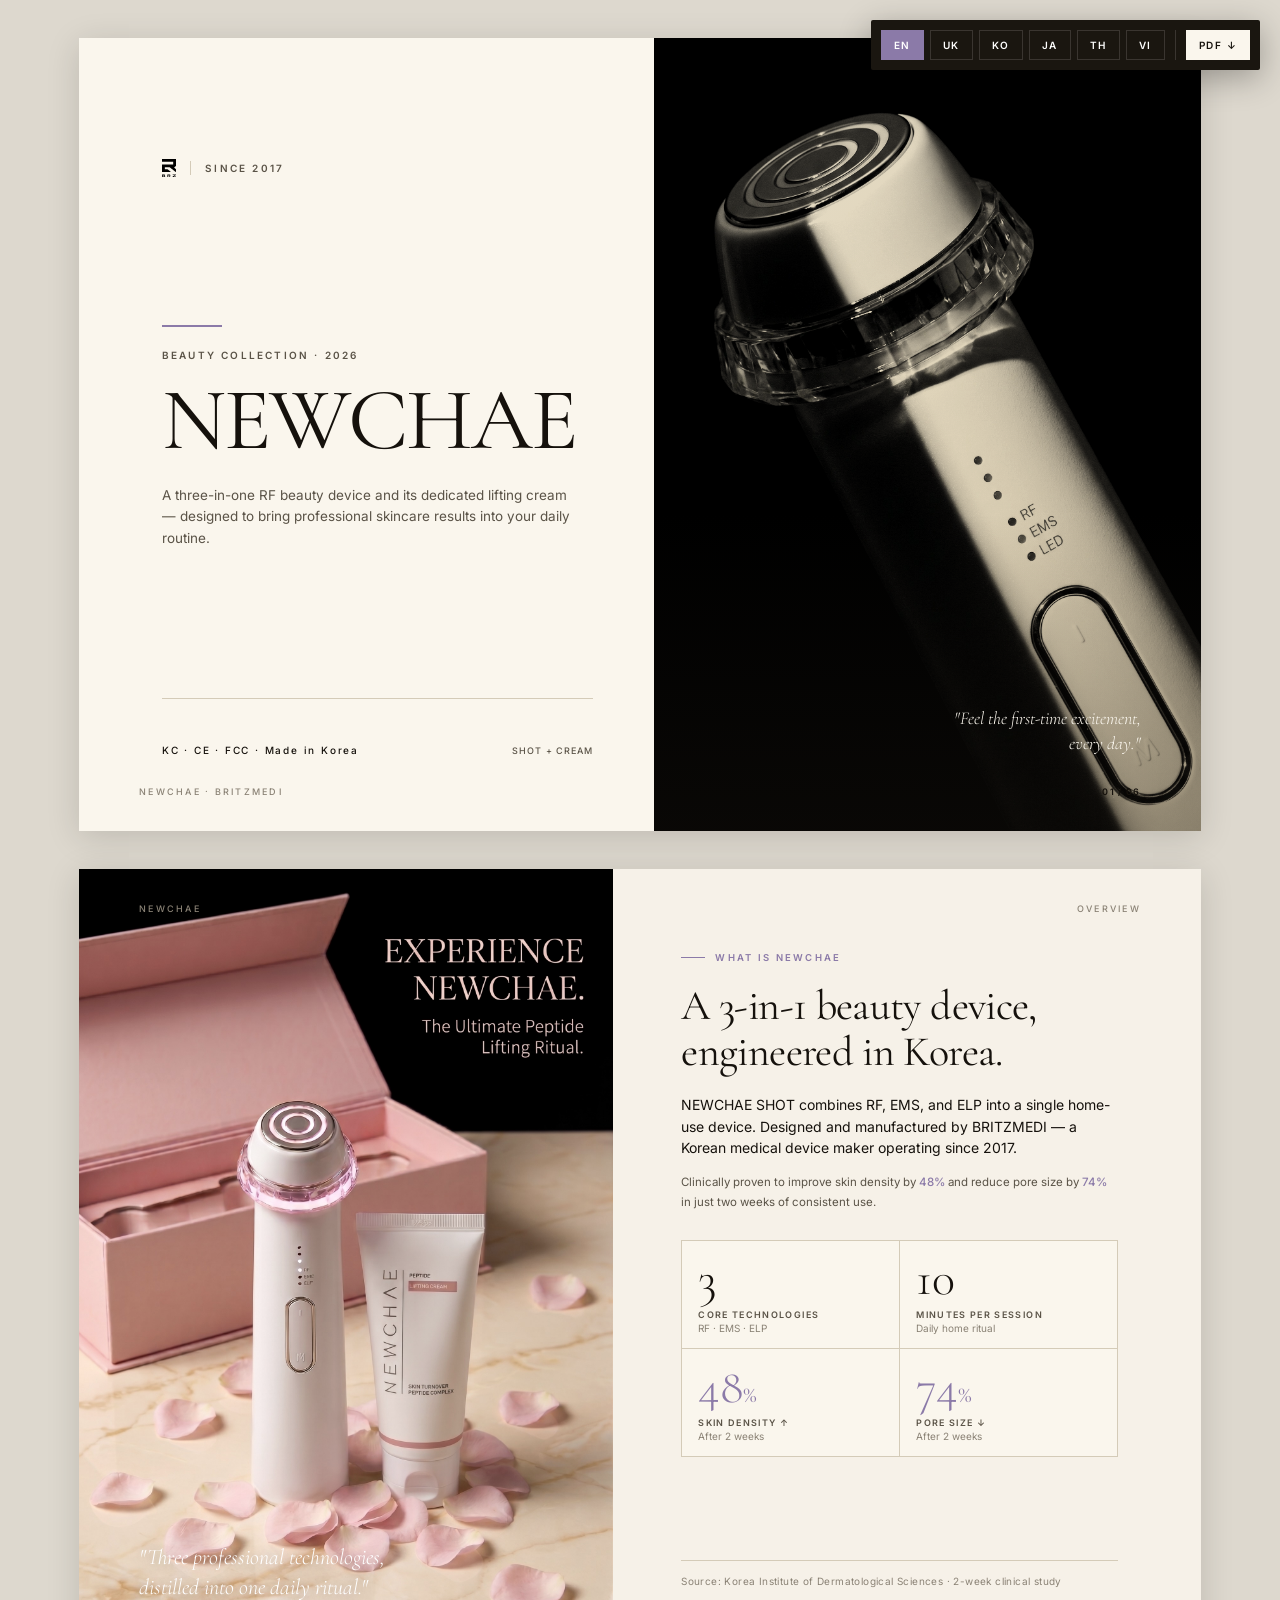
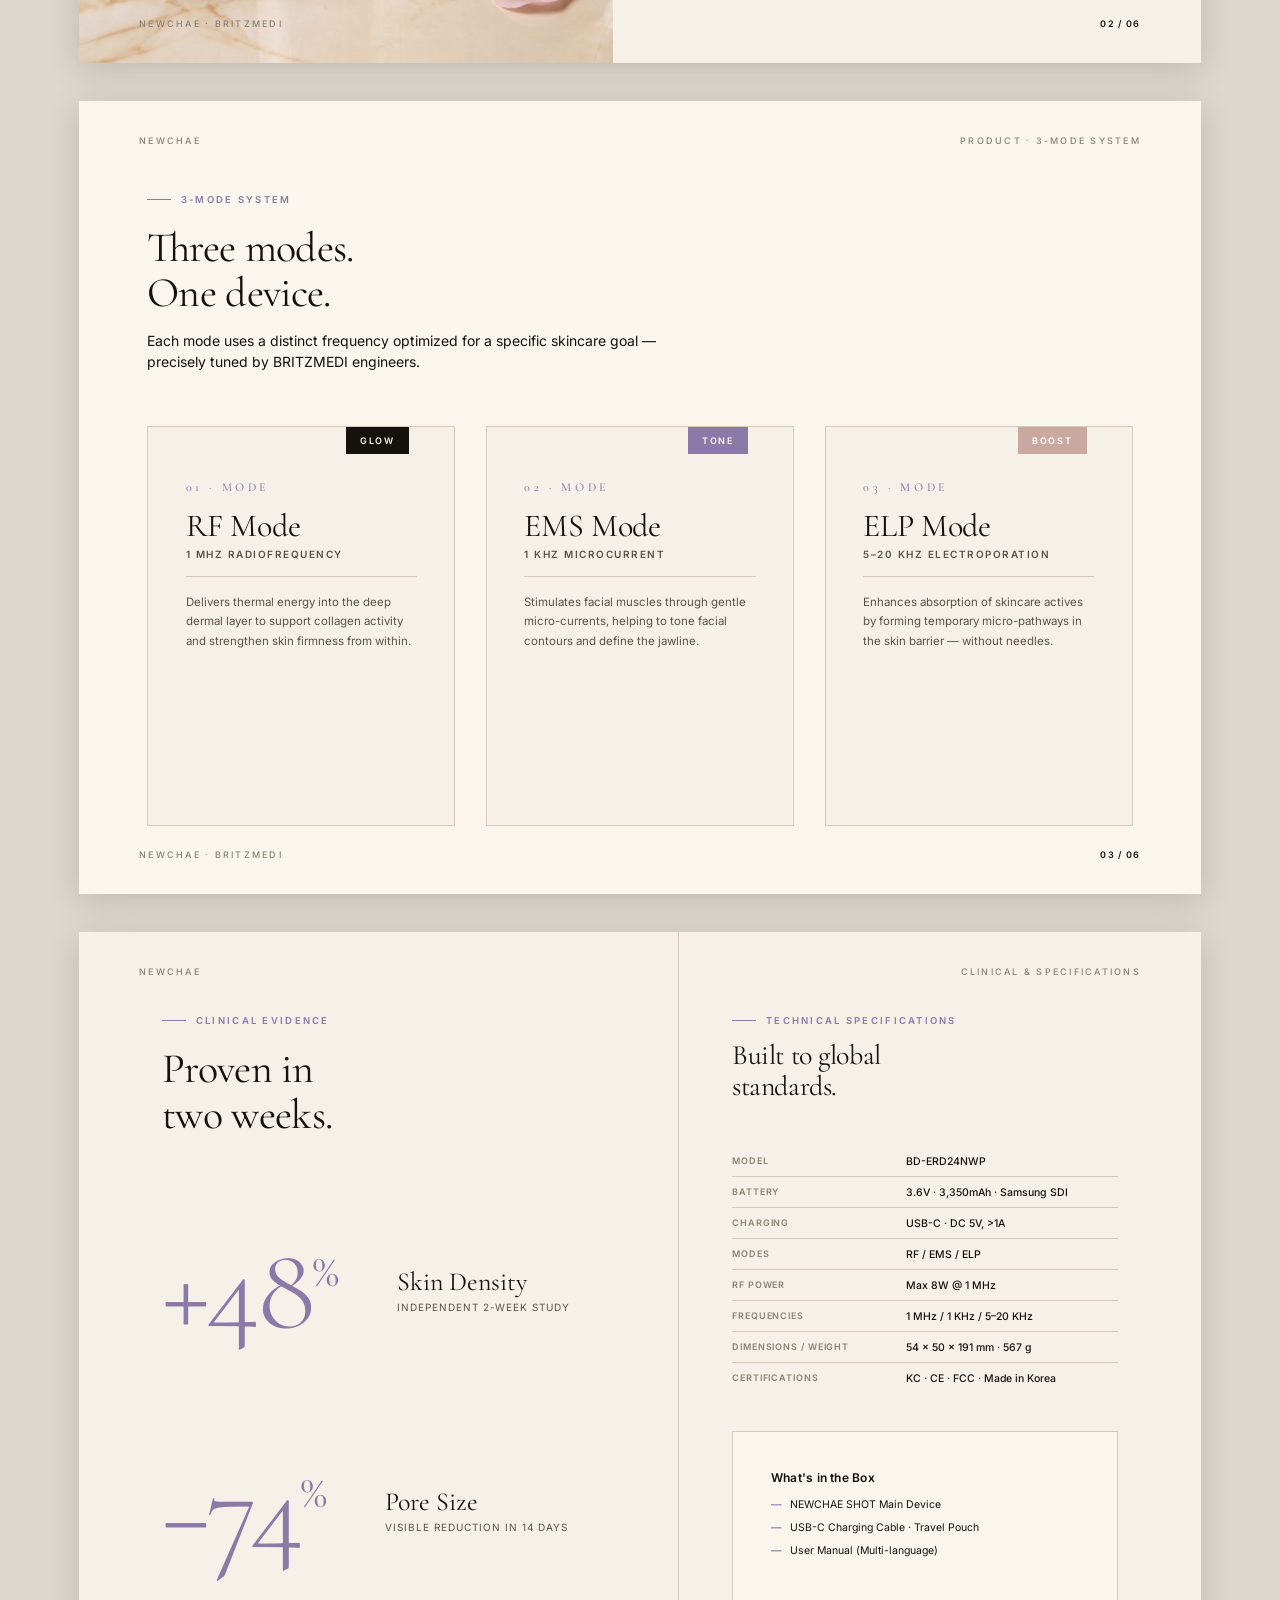
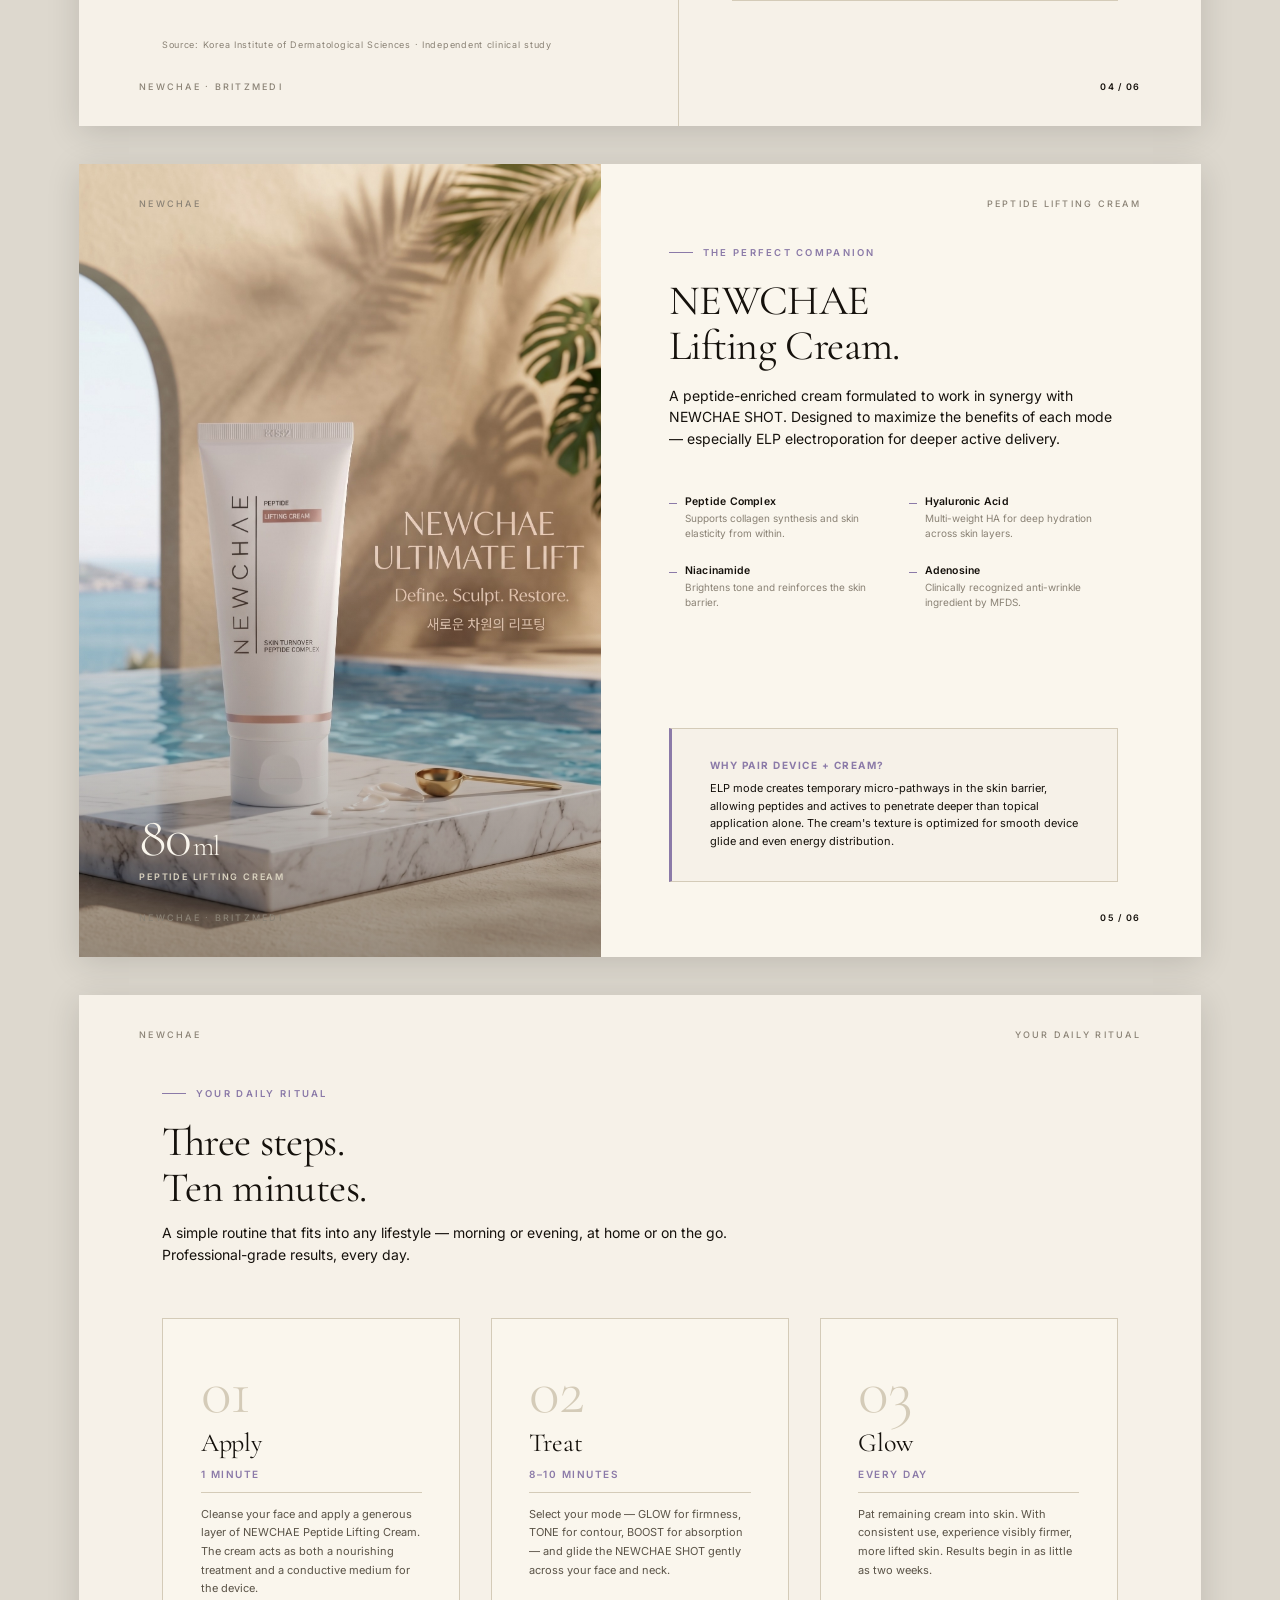
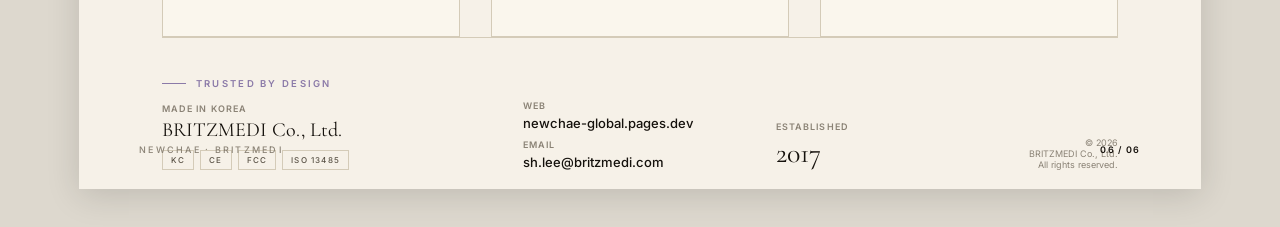
==== brochure-consumer.html @ 0c268cab "Add consumer brochure with 6-page layout, cream page, and UK English - 6-page consumer brochure (bro" ====
<!DOCTYPE html>
<html lang="en">
<head>
<meta charset="UTF-8">
<meta name="viewport" content="width=device-width, initial-scale=1.0">
<title>NEWCHAE — Beauty Collection Brochure</title>
<link href="https://fonts.googleapis.com/css2?family=Cormorant+Garamond:ital,wght@0,300;0,400;0,500;0,600;1,300;1,400&family=Inter:wght@300;400;500;600;700;800&family=Noto+Sans+JP:wght@300;400;500;600&family=Noto+Sans+KR:wght@300;400;500;600&family=Noto+Sans+Thai:wght@300;400;500;600&family=Noto+Serif+JP:wght@300;400;500;600&family=Noto+Serif+KR:wght@300;400;500;600&family=Noto+Serif+Thai:wght@300;400;500;600&display=swap" rel="stylesheet">
<style>
  :root {
    --ivory: #f6f1e8;
    --cream: #faf6ed;
    --sand: #ebe3d1;
    --ink: #15110c;
    --graphite: #5a5347;
    --mute: #8a8275;
    --lilac: #8b7aa8;
    --rose: #c9a8a0;
    --line: #d4cbb8;
    --dark: #1a1610;
  }
  * { box-sizing: border-box; margin: 0; padding: 0; }
  html, body {
    background: #ddd8ce;
    font-family: 'Inter', -apple-system, 'Noto Sans KR', sans-serif;
    color: var(--ink);
    -webkit-font-smoothing: antialiased;
    font-feature-settings: "kern" 1, "liga" 1;
  }
  :lang(ko) body { font-family: 'Noto Sans KR', 'Inter', sans-serif; }

  .page {
    width: 297mm;
    height: 210mm;
    margin: 10mm auto;
    background: var(--cream);
    box-shadow: 0 6px 32px rgba(0,0,0,0.14);
    position: relative;
    overflow: hidden;
    page-break-after: always;
    display: grid;
  }
  .page:last-child { page-break-after: auto; }

  .frame-top, .frame-bot {
    position: absolute; left: 16mm; right: 16mm;
    display: flex; justify-content: space-between; align-items: center;
    font-family: 'Inter', sans-serif;
    font-size: 9px; letter-spacing: 0.25em; text-transform: uppercase;
    color: var(--mute); font-weight: 500;
    z-index: 10;
  }
  .frame-top { top: 9mm; }
  .frame-bot { bottom: 9mm; }
  .frame-bot .num { color: var(--ink); font-weight: 600; letter-spacing: 0.15em; }

  .serif { font-family: 'Cormorant Garamond', 'Noto Serif KR', serif; }
  :lang(ko) .serif { font-family: 'Noto Serif KR', 'Cormorant Garamond', serif; font-weight: 400; }

  h1, h2, h3, h4 { font-weight: 400; letter-spacing: -0.015em; color: var(--ink); }
  .display {
    font-family: 'Cormorant Garamond', 'Noto Serif KR', serif;
    font-size: 88px; line-height: 0.95; font-weight: 400;
    letter-spacing: -0.02em;
  }
  :lang(ko) .display { font-family: 'Noto Serif KR', serif; font-size: 68px; font-weight: 300; line-height: 1.05; }

  h2 {
    font-family: 'Cormorant Garamond', 'Noto Serif KR', serif;
    font-size: 42px; line-height: 1.08; font-weight: 400;
  }
  :lang(ko) h2 { font-family: 'Noto Serif KR', serif; font-size: 34px; font-weight: 400; }

  h3 { font-size: 16px; line-height: 1.3; font-weight: 500; letter-spacing: -0.005em; }
  h4 { font-size: 12px; line-height: 1.3; font-weight: 600; letter-spacing: 0.02em; }

  p { font-size: 11.5px; line-height: 1.7; color: var(--graphite); font-weight: 400; }
  .lead { font-size: 14px; line-height: 1.55; color: var(--ink); font-weight: 400; }

  .eyebrow {
    font-family: 'Inter', sans-serif;
    font-size: 9.5px; font-weight: 600;
    letter-spacing: 0.24em; text-transform: uppercase;
    color: var(--lilac); margin-bottom: 14px;
    display: inline-flex; align-items: center; gap: 10px;
  }
  .eyebrow::before {
    content: ''; width: 24px; height: 1px; background: var(--lilac);
  }
  strong { color: var(--ink); font-weight: 600; }
  .accent { color: var(--lilac); font-weight: 500; }

  .chip {
    display: inline-block;
    padding: 6px 12px;
    border: 1px solid var(--line);
    background: transparent;
    font-size: 9px; font-weight: 500;
    letter-spacing: 0.15em; text-transform: uppercase;
    color: var(--graphite);
    margin-right: 6px;
  }

  /* ============ PAGE 1 — COVER ============ */
  .cover {
    grid-template-columns: 1.05fr 1fr;
    background: var(--cream);
  }
  .cover-left {
    padding: 32mm 16mm 20mm 22mm;
    display: flex; flex-direction: column; justify-content: space-between;
    position: relative; z-index: 2;
  }
  .cover-left .house {
    display: flex; align-items: center; gap: 14px;
    font-family: 'Inter', sans-serif;
    font-size: 10px; font-weight: 600;
    letter-spacing: 0.22em; color: var(--graphite);
  }
  .cover-left .house img { height: 18px; width: auto; display: block; }
  .cover-left .house .divider {
    width: 1px; height: 14px; background: var(--line);
  }
  .cover-title { margin-top: 0; }
  .cover-title .line {
    width: 60px; height: 2px; background: var(--lilac);
    margin-bottom: 22px;
  }
  .cover-title .kicker {
    font-family: 'Inter', sans-serif;
    font-size: 10px; font-weight: 600;
    letter-spacing: 0.22em; text-transform: uppercase;
    color: var(--graphite); margin-bottom: 18px;
  }
  .cover-title h1 { margin-top: 0; }
  .cover-title .shot {
    font-family: 'Cormorant Garamond', 'Noto Serif KR', serif;
    font-style: italic; font-weight: 300;
    color: var(--lilac);
  }
  .cover-title .sub {
    font-size: 13.5px; color: var(--graphite);
    max-width: 110mm; margin-top: 22px; line-height: 1.6;
  }
  .cover-left .meta {
    display: flex; justify-content: space-between; align-items: flex-end;
    padding-top: 12mm; border-top: 1px solid var(--line);
  }
  .cover-left .meta .cert {
    font-family: 'Inter', sans-serif;
    font-size: 10px; font-weight: 500;
    letter-spacing: 0.18em; color: var(--ink);
  }
  .cover-left .meta .model {
    font-family: 'Inter', sans-serif;
    font-size: 9px; font-weight: 500;
    letter-spacing: 0.12em; color: var(--graphite);
    text-transform: uppercase;
  }
  .cover-right {
    background: linear-gradient(135deg, #e8dfc9 0%, #d4c6a8 100%);
    position: relative; overflow: hidden;
  }
  .cover-right img {
    position: absolute; inset: 0;
    width: 100%; height: 100%; object-fit: cover;
    mix-blend-mode: multiply;
    filter: contrast(1.05) saturate(0.9);
  }
  .cover-right::after {
    content: ''; position: absolute; inset: 0;
    background: linear-gradient(180deg, rgba(0,0,0,0) 60%, rgba(26,22,16,0.35) 100%);
  }
  .cover-right .corner-tag {
    position: absolute; bottom: 20mm; right: 16mm; z-index: 2;
    color: #faf6ed;
    font-family: 'Cormorant Garamond', serif;
    font-style: italic; font-weight: 300;
    font-size: 18px; text-align: right;
    max-width: 120mm; line-height: 1.4;
  }
  :lang(ko) .cover-right .corner-tag { font-family: 'Noto Serif KR', serif; font-style: normal; font-size: 14px; }

  /* ============ PAGE 2 — OVERVIEW ============ */
  .overview {
    grid-template-columns: 1fr 1.1fr;
    background: var(--ivory);
  }
  .overview .left-img {
    position: relative; background: var(--sand); overflow: hidden;
  }
  .overview .left-img img {
    width: 100%; height: 100%; object-fit: cover;
    filter: grayscale(0.15) contrast(1.02);
  }
  .overview .left-img .overlay {
    position: absolute; left: 16mm; bottom: 16mm; right: 16mm;
    color: #fff;
    font-family: 'Cormorant Garamond', serif;
    font-style: italic; font-size: 22px; font-weight: 300;
    line-height: 1.35;
    text-shadow: 0 2px 16px rgba(0,0,0,0.4);
  }
  :lang(ko) .overview .left-img .overlay { font-family: 'Noto Serif KR', serif; font-style: normal; font-size: 18px; }
  .overview .right-content {
    padding: 22mm 22mm 20mm 18mm;
    display: flex; flex-direction: column;
  }
  .overview h2 { margin-top: 6px; }
  .overview .intro { margin-top: 20px; max-width: 120mm; }
  .overview .stats {
    display: grid; grid-template-columns: repeat(2, 1fr);
    gap: 1px; background: var(--line);
    margin-top: 28px;
    border: 1px solid var(--line);
  }
  .overview .stat {
    background: var(--cream); padding: 14px 16px;
  }
  .overview .stat .num {
    font-family: 'Cormorant Garamond', serif;
    font-size: 48px; line-height: 1; font-weight: 300; color: var(--ink);
  }
  .overview .stat .num.hi { color: var(--lilac); }
  .overview .stat .lbl {
    font-size: 9px; font-weight: 600;
    letter-spacing: 0.15em; text-transform: uppercase;
    color: var(--graphite); margin-top: 6px;
  }
  .overview .stat .cap { font-size: 10px; color: var(--mute); margin-top: 2px; }
  .overview .footnote {
    margin-top: auto; padding-top: 14px; border-top: 1px solid var(--line);
    font-size: 10px; color: var(--mute); letter-spacing: 0.04em;
  }

  /* ============ PAGE 3 — THREE MODES ============ */
  .modes {
    grid-template-rows: auto 1fr;
    background: var(--cream);
    padding: 22mm 18mm 18mm;
  }
  .modes .head { max-width: 170mm; }
  .modes .head h2 { margin-top: 6px; }
  .modes .head p { margin-top: 14px; max-width: 140mm; }
  .modes .grid {
    display: grid; grid-template-columns: repeat(3, 1fr); gap: 8mm;
    margin-top: 14mm;
  }
  .mode-card {
    background: var(--ivory);
    border: 1px solid var(--line);
    padding: 14mm 10mm 12mm;
    position: relative;
    display: flex; flex-direction: column;
  }
  .mode-card .big-num {
    font-family: 'Cormorant Garamond', serif;
    font-size: 12px; font-weight: 500;
    letter-spacing: 0.3em;
    color: var(--lilac);
    margin-bottom: 16px;
  }
  .mode-card h3 {
    font-family: 'Cormorant Garamond', 'Noto Serif KR', serif;
    font-size: 32px; font-weight: 400; line-height: 1;
    margin-bottom: 6px;
  }
  :lang(ko) .mode-card h3 { font-family: 'Noto Serif KR', serif; font-size: 26px; }
  .mode-card .freq {
    font-family: 'Inter', sans-serif;
    font-size: 10px; font-weight: 600;
    letter-spacing: 0.15em; text-transform: uppercase;
    color: var(--graphite);
    padding-bottom: 16px;
    margin-bottom: 16px;
    border-bottom: 1px solid var(--line);
  }
  .mode-card p { font-size: 11.5px; flex: 1; }
  .mode-card .tag-ribbon {
    position: absolute; top: 0; right: 12mm;
    background: var(--ink); color: var(--cream);
    font-size: 9px; font-weight: 600;
    letter-spacing: 0.2em;
    padding: 8px 14px;
  }
  .mode-card.lilac .tag-ribbon { background: var(--lilac); }
  .mode-card.rose .tag-ribbon { background: var(--rose); color: #fff; }

  /* ============ PAGE 4 — CLINICAL + SPECS ============ */
  .clinical {
    grid-template-columns: 1.15fr 1fr;
    background: var(--ivory);
  }
  .clinical .left {
    padding: 22mm 14mm 20mm 22mm;
    display: flex; flex-direction: column;
    border-right: 1px solid var(--line);
  }
  .clinical .left h2 { margin-top: 6px; }
  .clinical .big-stats {
    display: grid; grid-template-rows: 1fr 1fr;
    margin-top: 16mm; gap: 10mm; flex: 1;
  }
  .clinical .big-stat {
    display: grid; grid-template-columns: auto 1fr;
    align-items: center; gap: 16mm;
  }
  .clinical .big-stat .value {
    font-family: 'Cormorant Garamond', serif;
    font-size: 120px; font-weight: 300; line-height: 0.85;
    color: var(--lilac); letter-spacing: -0.03em;
  }
  .clinical .big-stat .value .sup { font-size: 48px; vertical-align: super; }
  .clinical .big-stat .meta .metric {
    font-family: 'Cormorant Garamond', 'Noto Serif KR', serif;
    font-size: 26px; font-weight: 400; color: var(--ink);
  }
  :lang(ko) .clinical .big-stat .meta .metric { font-family: 'Noto Serif KR', serif; font-size: 22px; }
  .clinical .big-stat .meta .desc {
    font-size: 10px; letter-spacing: 0.1em; text-transform: uppercase;
    color: var(--graphite); margin-top: 4px;
  }
  .clinical .src {
    margin-top: auto; padding-top: 10mm;
    font-size: 9px; color: var(--mute); letter-spacing: 0.08em;
  }
  .clinical .right {
    padding: 22mm 22mm 20mm 14mm;
    display: flex; flex-direction: column;
  }
  .spec-table { width: 100%; border-collapse: collapse; margin-top: 12mm; }
  .spec-table tr { border-bottom: 1px solid var(--line); }
  .spec-table tr:last-child { border-bottom: none; }
  .spec-table td { padding: 8.5px 0; font-size: 10.5px; vertical-align: top; }
  .spec-table td:first-child {
    color: var(--mute); width: 45%;
    font-size: 9px; letter-spacing: 0.1em;
    text-transform: uppercase; font-weight: 600;
    padding-right: 8px;
  }
  .spec-table td:last-child {
    color: var(--ink); font-weight: 500;
    font-family: 'Inter', sans-serif;
  }
  .clinical .right .box {
    margin-top: 10mm; padding: 10mm;
    background: var(--cream); border: 1px solid var(--line);
  }
  .clinical .right .box h4 { margin-bottom: 8px; }
  .clinical .right .box ul { list-style: none; }
  .clinical .right .box li {
    font-size: 10.5px; padding: 5px 0; color: var(--ink);
    display: flex; align-items: center; gap: 8px;
  }
  .clinical .right .box li::before {
    content: '—'; color: var(--lilac); font-weight: 600;
  }

  /* ============ PAGE 5 — NEWCHAE CREAM ============ */
  .cream-page {
    grid-template-columns: 1fr 1.15fr;
    background: var(--cream);
  }
  .cream-page .img-side {
    position: relative; background: var(--sand); overflow: hidden;
  }
  .cream-page .img-side img {
    width: 100%; height: 100%; object-fit: cover;
    filter: contrast(1.02) saturate(0.95);
  }
  .cream-page .img-side::after {
    content: ''; position: absolute; inset: 0;
    background: linear-gradient(180deg, rgba(0,0,0,0) 50%, rgba(21,17,12,0.4) 100%);
    pointer-events: none;
  }
  .cream-page .img-side .vol-tag {
    position: absolute; bottom: 20mm; left: 16mm; z-index: 2;
    color: #faf6ed;
  }
  .cream-page .img-side .vol-tag .vol {
    font-family: 'Cormorant Garamond', serif;
    font-size: 56px; font-weight: 300; line-height: 1;
    letter-spacing: -0.02em;
  }
  .cream-page .img-side .vol-tag .vol-sub {
    font-family: 'Inter', sans-serif;
    font-size: 9px; font-weight: 600;
    letter-spacing: 0.2em; text-transform: uppercase;
    color: #d9d2bf; margin-top: 6px;
  }
  .cream-page .txt {
    padding: 22mm 22mm 20mm 18mm;
    display: flex; flex-direction: column;
  }
  .cream-page .txt h2 { margin-top: 6px; }
  .cream-page .txt .lead { margin-top: 16px; max-width: 130mm; }
  .cream-page .ingredients {
    display: grid; grid-template-columns: 1fr 1fr;
    gap: 6mm 8mm; margin-top: 12mm;
  }
  .cream-page .ingr {
    padding-left: 16px; position: relative;
  }
  .cream-page .ingr::before {
    content: ''; position: absolute; left: 0; top: 8px;
    width: 8px; height: 1px; background: var(--lilac);
  }
  .cream-page .ingr .t {
    font-size: 10.5px; font-weight: 600;
    color: var(--ink); letter-spacing: 0.02em;
    margin-bottom: 3px;
  }
  .cream-page .ingr .d {
    font-size: 10px; color: var(--mute); line-height: 1.5;
  }
  .cream-page .pair-box {
    margin-top: auto; padding: 8mm 10mm;
    background: var(--ivory); border: 1px solid var(--line);
    border-left: 3px solid var(--lilac);
  }
  .cream-page .pair-box h4 {
    font-size: 10px; letter-spacing: 0.15em;
    text-transform: uppercase; color: var(--lilac);
    font-weight: 700; margin-bottom: 8px;
  }
  .cream-page .pair-box p { font-size: 11px; color: var(--ink); line-height: 1.6; }

  /* ============ PAGE 6 — YOUR RITUAL ============ */
  .ritual {
    grid-template-rows: auto 1fr auto;
    background: var(--ivory);
    padding: 22mm 22mm 16mm;
  }
  .ritual .head { max-width: 180mm; }
  .ritual .head h2 { margin-top: 6px; }
  .ritual .head p { margin-top: 12px; max-width: 150mm; }
  .ritual .steps {
    display: grid; grid-template-columns: repeat(3, 1fr);
    gap: 8mm; margin-top: 14mm;
  }
  .step-card {
    background: var(--cream);
    border: 1px solid var(--line);
    padding: 12mm 10mm 10mm;
    position: relative;
    display: flex; flex-direction: column;
  }
  .step-card .step-num {
    font-family: 'Cormorant Garamond', serif;
    font-size: 64px; font-weight: 300; line-height: 0.85;
    color: var(--line); letter-spacing: -0.02em;
    margin-bottom: 10px;
  }
  .step-card h3 {
    font-family: 'Cormorant Garamond', 'Noto Serif KR', serif;
    font-size: 26px; font-weight: 400; line-height: 1.1;
    margin-bottom: 10px;
  }
  :lang(ko) .step-card h3 { font-family: 'Noto Serif KR', serif; font-size: 22px; }
  .step-card .dur {
    font-family: 'Inter', sans-serif;
    font-size: 10px; font-weight: 600;
    letter-spacing: 0.15em; text-transform: uppercase;
    color: var(--lilac);
    padding-bottom: 12px;
    margin-bottom: 12px;
    border-bottom: 1px solid var(--line);
  }
  .step-card p { font-size: 11px; flex: 1; }
  .ritual .foot {
    margin-top: auto;
    border-top: 1px solid var(--line);
    padding-top: 8mm;
    display: grid; grid-template-columns: 1.5fr 1fr 1fr auto;
    gap: 10mm; align-items: end;
  }
  .ritual .foot .lbl {
    font-size: 9px; letter-spacing: 0.12em;
    text-transform: uppercase; color: var(--mute);
    font-weight: 600; margin-bottom: 4px;
  }
  .ritual .foot .val {
    font-size: 13px; color: var(--ink); font-weight: 500;
    font-family: 'Inter', sans-serif;
  }
  .ritual .foot .val.serif {
    font-family: 'Cormorant Garamond', 'Noto Serif KR', serif;
    font-size: 20px; font-weight: 400;
  }
  :lang(ko) .ritual .foot .val.serif { font-family: 'Noto Serif KR', serif; font-size: 16px; }
  .ritual .foot .copy { font-size: 9px; color: var(--mute); text-align: right; }
  .ritual .certs-inline {
    display: flex; gap: 6px; flex-wrap: wrap; margin-top: 8px;
  }
  .ritual .certs-inline .chip {
    padding: 4px 8px; font-size: 8px; margin-right: 0;
  }

  /* ============ Controls + Print ============ */
  .controls {
    position: fixed; top: 20px; right: 20px; z-index: 1000;
    background: var(--dark); color: #fff; padding: 10px;
    display: flex; gap: 6px; border-radius: 2px;
    box-shadow: 0 8px 32px rgba(0,0,0,0.3);
    font-family: 'Inter', sans-serif;
  }
  .controls button {
    background: transparent; color: #fff;
    border: 1px solid #3a3530;
    padding: 8px 12px; font-size: 10px;
    letter-spacing: 0.15em; cursor: pointer;
    font-weight: 600; text-transform: uppercase;
    font-family: inherit;
  }
  .controls button.active { background: var(--lilac); border-color: var(--lilac); }
  .controls button:hover:not(.active) { border-color: #6a635a; }
  .controls .sep { width: 1px; background: #3a3530; margin: 0 4px; }
  .controls .print-btn { background: var(--cream); color: var(--ink); border-color: var(--cream); }
  .controls .print-btn:hover { background: #fff; }

  /* Japanese overrides */
  :lang(ja) body { font-family: 'Noto Sans JP', 'Inter', sans-serif; }
  :lang(ja) .serif { font-family: 'Noto Serif JP', 'Cormorant Garamond', serif; font-weight: 400; }
  :lang(ja) .display { font-family: 'Noto Serif JP', serif; font-size: 64px; font-weight: 300; line-height: 1.1; }
  :lang(ja) h2 { font-family: 'Noto Serif JP', serif; font-size: 32px; font-weight: 400; }
  :lang(ja) .cover-right .corner-tag { font-family: 'Noto Serif JP', serif; font-style: normal; font-size: 14px; }
  :lang(ja) .overview .left-img .overlay { font-family: 'Noto Serif JP', serif; font-style: normal; font-size: 18px; }
  :lang(ja) .mode-card h3 { font-family: 'Noto Serif JP', serif; font-size: 26px; }
  :lang(ja) .clinical .big-stat .meta .metric { font-family: 'Noto Serif JP', serif; font-size: 22px; }
  :lang(ja) .step-card h3 { font-family: 'Noto Serif JP', serif; font-size: 22px; }
  :lang(ja) .ritual .foot .val.serif { font-family: 'Noto Serif JP', serif; font-size: 16px; }

  /* Thai overrides */
  :lang(th) body { font-family: 'Noto Sans Thai', 'Inter', sans-serif; }
  :lang(th) .serif { font-family: 'Noto Serif Thai', 'Cormorant Garamond', serif; font-weight: 400; }
  :lang(th) .display { font-family: 'Noto Serif Thai', serif; font-size: 58px; font-weight: 400; line-height: 1.15; }
  :lang(th) h2 { font-family: 'Noto Serif Thai', serif; font-size: 30px; font-weight: 400; }
  :lang(th) .cover-right .corner-tag { font-family: 'Noto Serif Thai', serif; font-style: normal; font-size: 14px; }
  :lang(th) .overview .left-img .overlay { font-family: 'Noto Serif Thai', serif; font-style: normal; font-size: 17px; line-height: 1.5; }
  :lang(th) .mode-card h3 { font-family: 'Noto Serif Thai', serif; font-size: 24px; }
  :lang(th) .clinical .big-stat .meta .metric { font-family: 'Noto Serif Thai', serif; font-size: 20px; }
  :lang(th) .step-card h3 { font-family: 'Noto Serif Thai', serif; font-size: 20px; }
  :lang(th) .ritual .foot .val.serif { font-family: 'Noto Serif Thai', serif; font-size: 15px; }

  @page { size: A4 landscape; margin: 0; }
  @media print {
    html, body { background: #fff; }
    .controls { display: none !important; }
    .page {
      margin: 0; box-shadow: none;
      width: 297mm; height: 210mm;
      page-break-after: always;
    }
    .page:last-child { page-break-after: auto; }
  }
</style>
</head>
<body>

<div class="controls" id="controls">
  <button data-lang="en" class="active">EN</button>
  <button data-lang="gb">UK</button>
  <button data-lang="ko">KO</button>
  <button data-lang="ja">JA</button>
  <button data-lang="th">TH</button>
  <button data-lang="vi">VI</button>
  <div class="sep"></div>
  <button class="print-btn" onclick="window.print()">PDF ↓</button>
</div>

<!-- ================== PAGE 1 — COVER ================== -->
<section class="page cover">
  <div class="cover-left">
    <div class="house">
      <img src="images/BRITZMEDI_LOGO_black.svg" alt="BRITZMEDI">
      <span class="divider"></span>
      <span>SINCE 2017</span>
    </div>

    <div class="cover-title">
      <div class="line"></div>
      <div class="kicker" data-i18n="cover.kicker">Beauty Collection · 2026</div>
      <h1 class="display">NEWCHAE</h1>
      <p class="sub" data-i18n="cover.sub">A three-in-one RF beauty device and its dedicated lifting cream — designed to bring professional skincare results into your daily routine.</p>
    </div>

    <div class="meta">
      <div class="cert">KC · CE · FCC · Made in Korea</div>
      <div class="model">SHOT + CREAM</div>
    </div>
  </div>
  <div class="cover-right">
    <img src="images/newchea black and white2.png" alt="NEWCHAE SHOT">
    <div class="corner-tag" data-i18n="cover.quote">"Feel the first-time excitement,<br>every day."</div>
  </div>
  <div class="frame-bot">
    <span data-i18n="frame.brand">NEWCHAE · BRITZMEDI</span>
    <span class="num">01 / 06</span>
  </div>
</section>

<!-- ================== PAGE 2 — OVERVIEW ================== -->
<section class="page overview">
  <div class="left-img">
    <img src="images/newchea flower and cream.png" alt="NEWCHAE lifestyle">
    <div class="overlay" data-i18n="p2.overlay">"Three professional technologies,<br>distilled into one daily ritual."</div>
  </div>
  <div class="right-content">
    <div class="eyebrow" data-i18n="p2.eyebrow">What is NEWCHAE</div>
    <h2 data-i18n="p2.h2">A 3-in-1 beauty device,<br>engineered in Korea.</h2>
    <p class="lead intro" data-i18n="p2.lead">NEWCHAE SHOT combines RF, EMS, and ELP into a single home-use device. Designed and manufactured by BRITZMEDI — a Korean medical device maker operating since 2017.</p>
    <p style="margin-top: 14px; max-width: 120mm;" data-i18n="p2.body">Clinically proven to improve skin density by <strong class="accent">48%</strong> and reduce pore size by <strong class="accent">74%</strong> in just two weeks of consistent use.</p>

    <div class="stats">
      <div class="stat">
        <div class="num">3</div>
        <div class="lbl" data-i18n="p2.s1">Core Technologies</div>
        <div class="cap">RF · EMS · ELP</div>
      </div>
      <div class="stat">
        <div class="num">10</div>
        <div class="lbl" data-i18n="p2.s2">Minutes per Session</div>
        <div class="cap" data-i18n="p2.s2c">Daily home ritual</div>
      </div>
      <div class="stat">
        <div class="num hi">48<span style="font-size: 24px;">%</span></div>
        <div class="lbl" data-i18n="p2.s3">Skin Density ↑</div>
        <div class="cap" data-i18n="p2.s3c">After 2 weeks</div>
      </div>
      <div class="stat">
        <div class="num hi">74<span style="font-size: 24px;">%</span></div>
        <div class="lbl" data-i18n="p2.s4">Pore Size ↓</div>
        <div class="cap" data-i18n="p2.s4c">After 2 weeks</div>
      </div>
    </div>

    <div class="footnote" data-i18n="p2.src">Source: Korea Institute of Dermatological Sciences · 2-week clinical study</div>
  </div>
  <div class="frame-top">
    <span>NEWCHAE</span>
    <span data-i18n="nav.overview">OVERVIEW</span>
  </div>
  <div class="frame-bot">
    <span data-i18n="frame.brand">NEWCHAE · BRITZMEDI</span>
    <span class="num">02 / 06</span>
  </div>
</section>

<!-- ================== PAGE 3 — THREE MODES ================== -->
<section class="page modes">
  <div class="head">
    <div class="eyebrow" data-i18n="p3.eyebrow">3-Mode System</div>
    <h2 data-i18n="p3.h2">Three modes.<br>One device.</h2>
    <p class="lead" data-i18n="p3.lead">Each mode uses a distinct frequency optimized for a specific skincare goal — precisely tuned by BRITZMEDI engineers.</p>
  </div>

  <div class="grid">
    <div class="mode-card">
      <div class="tag-ribbon">GLOW</div>
      <div class="big-num">01 · MODE</div>
      <h3 data-i18n="p3.m1.h">RF Mode</h3>
      <div class="freq">1 MHz Radiofrequency</div>
      <p data-i18n="p3.m1.p">Delivers thermal energy into the deep dermal layer to support collagen activity and strengthen skin firmness from within.</p>
    </div>
    <div class="mode-card lilac">
      <div class="tag-ribbon">TONE</div>
      <div class="big-num">02 · MODE</div>
      <h3 data-i18n="p3.m2.h">EMS Mode</h3>
      <div class="freq">1 KHz Microcurrent</div>
      <p data-i18n="p3.m2.p">Stimulates facial muscles through gentle micro-currents, helping to tone facial contours and define the jawline.</p>
    </div>
    <div class="mode-card rose">
      <div class="tag-ribbon">BOOST</div>
      <div class="big-num">03 · MODE</div>
      <h3 data-i18n="p3.m3.h">ELP Mode</h3>
      <div class="freq">5–20 KHz Electroporation</div>
      <p data-i18n="p3.m3.p">Enhances absorption of skincare actives by forming temporary micro-pathways in the skin barrier — without needles.</p>
    </div>
  </div>

  <div class="frame-top">
    <span>NEWCHAE</span>
    <span data-i18n="nav.product">PRODUCT · 3-MODE SYSTEM</span>
  </div>
  <div class="frame-bot">
    <span data-i18n="frame.brand">NEWCHAE · BRITZMEDI</span>
    <span class="num">03 / 06</span>
  </div>
</section>

<!-- ================== PAGE 4 — CLINICAL + SPECS ================== -->
<section class="page clinical">
  <div class="left">
    <div class="eyebrow" data-i18n="p4.eyebrow">Clinical Evidence</div>
    <h2 data-i18n="p4.h2">Proven in<br>two weeks.</h2>
    <div class="big-stats">
      <div class="big-stat">
        <div class="value">+48<span class="sup">%</span></div>
        <div class="meta">
          <div class="metric" data-i18n="p4.c1.h">Skin Density</div>
          <div class="desc" data-i18n="p4.c1.d">Independent 2-Week Study</div>
        </div>
      </div>
      <div class="big-stat">
        <div class="value">−74<span class="sup">%</span></div>
        <div class="meta">
          <div class="metric" data-i18n="p4.c2.h">Pore Size</div>
          <div class="desc" data-i18n="p4.c2.d">Visible Reduction in 14 Days</div>
        </div>
      </div>
    </div>
    <div class="src" data-i18n="p4.src">Source: Korea Institute of Dermatological Sciences · Independent clinical study</div>
  </div>
  <div class="right">
    <div class="eyebrow" data-i18n="p4.eyebrow2">Technical Specifications</div>
    <h2 style="font-size: 28px;" data-i18n="p4.h2b">Built to global<br>standards.</h2>
    <table class="spec-table">
      <tr><td data-i18n="spec.model">Model</td><td>BD-ERD24NWP</td></tr>
      <tr><td data-i18n="spec.battery">Battery</td><td>3.6V · 3,350mAh · Samsung SDI</td></tr>
      <tr><td data-i18n="spec.charging">Charging</td><td>USB-C · DC 5V, &gt;1A</td></tr>
      <tr><td data-i18n="spec.modes">Modes</td><td>RF / EMS / ELP</td></tr>
      <tr><td data-i18n="spec.rfpower">RF Power</td><td>Max 8W @ 1 MHz</td></tr>
      <tr><td data-i18n="spec.freq">Frequencies</td><td>1 MHz / 1 KHz / 5–20 KHz</td></tr>
      <tr><td data-i18n="spec.dim">Dimensions</td><td>54 × 50 × 191 mm · 567 g</td></tr>
      <tr><td data-i18n="spec.cert">Certifications</td><td>KC · CE · FCC · Made in Korea</td></tr>
    </table>

    <div class="box">
      <h4 data-i18n="p4.box">What's in the Box</h4>
      <ul>
        <li data-i18n="p4.b1">NEWCHAE SHOT Main Device</li>
        <li data-i18n="p4.b2">USB-C Charging Cable · Travel Pouch</li>
        <li data-i18n="p4.b3">User Manual (Multi-language)</li>
      </ul>
    </div>
  </div>
  <div class="frame-top">
    <span>NEWCHAE</span>
    <span data-i18n="nav.specs">CLINICAL & SPECIFICATIONS</span>
  </div>
  <div class="frame-bot">
    <span data-i18n="frame.brand">NEWCHAE · BRITZMEDI</span>
    <span class="num">04 / 06</span>
  </div>
</section>

<!-- ================== PAGE 5 — NEWCHAE CREAM ================== -->
<section class="page cream-page">
  <div class="img-side">
    <img src="images/newchea cream summer.png" alt="NEWCHAE Peptide Lifting Cream">
    <div class="vol-tag">
      <div class="vol">80<span style="font-size: 28px; margin-left: 2px;">ml</span></div>
      <div class="vol-sub" data-i18n="p5.vol_sub">Peptide Lifting Cream</div>
    </div>
  </div>
  <div class="txt">
    <div class="eyebrow" data-i18n="p5.eyebrow">The Perfect Companion</div>
    <h2 data-i18n="p5.h2">NEWCHAE<br>Lifting Cream.</h2>
    <p class="lead" data-i18n="p5.lead">A peptide-enriched cream formulated to work in synergy with NEWCHAE SHOT. Designed to maximize the benefits of each mode — especially ELP electroporation for deeper active delivery.</p>

    <div class="ingredients">
      <div class="ingr">
        <div class="t" data-i18n="p5.i1.t">Peptide Complex</div>
        <div class="d" data-i18n="p5.i1.d">Supports collagen synthesis and skin elasticity from within.</div>
      </div>
      <div class="ingr">
        <div class="t" data-i18n="p5.i2.t">Hyaluronic Acid</div>
        <div class="d" data-i18n="p5.i2.d">Multi-weight HA for deep hydration across skin layers.</div>
      </div>
      <div class="ingr">
        <div class="t" data-i18n="p5.i3.t">Niacinamide</div>
        <div class="d" data-i18n="p5.i3.d">Brightens tone and reinforces the skin barrier.</div>
      </div>
      <div class="ingr">
        <div class="t" data-i18n="p5.i4.t">Adenosine</div>
        <div class="d" data-i18n="p5.i4.d">Clinically recognized anti-wrinkle ingredient by MFDS.</div>
      </div>
    </div>

    <div class="pair-box">
      <h4 data-i18n="p5.pair">Why Pair Device + Cream?</h4>
      <p data-i18n="p5.pair_p">ELP mode creates temporary micro-pathways in the skin barrier, allowing peptides and actives to penetrate deeper than topical application alone. The cream's texture is optimized for smooth device glide and even energy distribution.</p>
    </div>
  </div>
  <div class="frame-top">
    <span>NEWCHAE</span>
    <span data-i18n="nav.cream">PEPTIDE LIFTING CREAM</span>
  </div>
  <div class="frame-bot">
    <span data-i18n="frame.brand">NEWCHAE · BRITZMEDI</span>
    <span class="num">05 / 06</span>
  </div>
</section>

<!-- ================== PAGE 6 — YOUR RITUAL ================== -->
<section class="page ritual">
  <div class="head">
    <div class="eyebrow" data-i18n="p6.eyebrow">Your Daily Ritual</div>
    <h2 data-i18n="p6.h2">Three steps.<br>Ten minutes.</h2>
    <p class="lead" data-i18n="p6.lead">A simple routine that fits into any lifestyle — morning or evening, at home or on the go. Professional-grade results, every day.</p>
  </div>

  <div class="steps">
    <div class="step-card">
      <div class="step-num">01</div>
      <h3 data-i18n="p6.s1.h">Apply</h3>
      <div class="dur" data-i18n="p6.s1.dur">30 SECONDS</div>
      <p data-i18n="p6.s1.p">Cleanse your face and apply a generous layer of NEWCHAE Peptide Lifting Cream. The cream acts as both a nourishing treatment and a conductive medium for the device.</p>
    </div>
    <div class="step-card">
      <div class="step-num">02</div>
      <h3 data-i18n="p6.s2.h">Treat</h3>
      <div class="dur" data-i18n="p6.s2.dur">8–10 MINUTES</div>
      <p data-i18n="p6.s2.p">Select your mode — GLOW for firmness, TONE for contour, BOOST for absorption — and glide the NEWCHAE SHOT gently across your face and neck.</p>
    </div>
    <div class="step-card">
      <div class="step-num">03</div>
      <h3 data-i18n="p6.s3.h">Glow</h3>
      <div class="dur" data-i18n="p6.s3.dur">EVERY DAY</div>
      <p data-i18n="p6.s3.p">Pat remaining cream into skin. With consistent use, experience visibly firmer, more lifted skin. Results begin in as little as two weeks.</p>
    </div>
  </div>

  <div class="foot">
    <div>
      <div class="eyebrow" data-i18n="p6.trust">Trusted by Design</div>
      <div class="lbl" data-i18n="p6.made">Made in Korea</div>
      <div class="val serif">BRITZMEDI Co., Ltd.</div>
      <div class="certs-inline">
        <span class="chip">KC</span>
        <span class="chip">CE</span>
        <span class="chip">FCC</span>
        <span class="chip">ISO 13485</span>
      </div>
    </div>
    <div>
      <div class="lbl" data-i18n="p6.web_lbl">Web</div>
      <div class="val">newchae-global.pages.dev</div>
      <div class="lbl" style="margin-top: 8px;" data-i18n="p6.email_lbl">Email</div>
      <div class="val">sh.lee@britzmedi.com</div>
    </div>
    <div>
      <div class="lbl" data-i18n="p6.year">Established</div>
      <div class="val serif" style="font-size: 28px;">2017</div>
    </div>
    <div class="copy">© 2026<br>BRITZMEDI Co., Ltd.<br>All rights reserved.</div>
  </div>

  <div class="frame-top">
    <span>NEWCHAE</span>
    <span data-i18n="nav.ritual">YOUR DAILY RITUAL</span>
  </div>
  <div class="frame-bot">
    <span data-i18n="frame.brand">NEWCHAE · BRITZMEDI</span>
    <span class="num">06 / 06</span>
  </div>
</section>

<script>
const DICT = {
  en: {
    "frame.brand": "NEWCHAE · BRITZMEDI",
    "nav.overview": "OVERVIEW", "nav.product": "PRODUCT · 3-MODE SYSTEM",
    "nav.specs": "CLINICAL & SPECIFICATIONS", "nav.cream": "PEPTIDE LIFTING CREAM",
    "nav.ritual": "YOUR DAILY RITUAL",

    "cover.kicker": "Beauty Collection · 2026",
    "cover.sub": "A three-in-one RF beauty device and its dedicated lifting cream — designed to bring professional skincare results into your daily routine.",
    "cover.quote": "\"Feel the first-time excitement,<br>every day.\"",

    "p2.eyebrow": "What is NEWCHAE",
    "p2.overlay": "\"Three professional technologies,<br>distilled into one daily ritual.\"",
    "p2.h2": "A 3-in-1 beauty device,<br>engineered in Korea.",
    "p2.lead": "NEWCHAE SHOT combines RF, EMS, and ELP into a single home-use device. Designed and manufactured by BRITZMEDI — a Korean medical device maker operating since 2017.",
    "p2.body": "Clinically proven to improve skin density by <strong class=\"accent\">48%</strong> and reduce pore size by <strong class=\"accent\">74%</strong> in just two weeks of consistent use.",
    "p2.s1": "Core Technologies",
    "p2.s2": "Minutes per Session", "p2.s2c": "Daily home ritual",
    "p2.s3": "Skin Density ↑", "p2.s3c": "After 2 weeks",
    "p2.s4": "Pore Size ↓", "p2.s4c": "After 2 weeks",
    "p2.src": "Source: Korea Institute of Dermatological Sciences · 2-week clinical study",

    "p3.eyebrow": "3-Mode System",
    "p3.h2": "Three modes.<br>One device.",
    "p3.lead": "Each mode uses a distinct frequency optimized for a specific skincare goal — precisely tuned by BRITZMEDI engineers.",
    "p3.m1.h": "RF Mode",
    "p3.m1.p": "Delivers thermal energy into the deep dermal layer to support collagen activity and strengthen skin firmness from within.",
    "p3.m2.h": "EMS Mode",
    "p3.m2.p": "Stimulates facial muscles through gentle micro-currents, helping to tone facial contours and define the jawline.",
    "p3.m3.h": "ELP Mode",
    "p3.m3.p": "Enhances absorption of skincare actives by forming temporary micro-pathways in the skin barrier — without needles.",

    "p4.eyebrow": "Clinical Evidence",
    "p4.h2": "Proven in<br>two weeks.",
    "p4.c1.h": "Skin Density", "p4.c1.d": "Independent 2-Week Study",
    "p4.c2.h": "Pore Size", "p4.c2.d": "Visible Reduction in 14 Days",
    "p4.src": "Source: Korea Institute of Dermatological Sciences · Independent clinical study",
    "p4.eyebrow2": "Technical Specifications",
    "p4.h2b": "Built to global<br>standards.",
    "spec.model": "Model", "spec.battery": "Battery", "spec.charging": "Charging",
    "spec.modes": "Modes", "spec.rfpower": "RF Power", "spec.freq": "Frequencies",
    "spec.dim": "Dimensions / Weight", "spec.cert": "Certifications",
    "p4.box": "What's in the Box",
    "p4.b1": "NEWCHAE SHOT Main Device",
    "p4.b2": "USB-C Charging Cable · Travel Pouch",
    "p4.b3": "User Manual (Multi-language)",

    "p5.eyebrow": "The Perfect Companion",
    "p5.vol_sub": "Peptide Lifting Cream",
    "p5.h2": "NEWCHAE<br>Lifting Cream.",
    "p5.lead": "A peptide-enriched cream formulated to work in synergy with NEWCHAE SHOT. Designed to maximize the benefits of each mode — especially ELP electroporation for deeper active delivery.",
    "p5.i1.t": "Peptide Complex",
    "p5.i1.d": "Supports collagen synthesis and skin elasticity from within.",
    "p5.i2.t": "Hyaluronic Acid",
    "p5.i2.d": "Multi-weight HA for deep hydration across skin layers.",
    "p5.i3.t": "Niacinamide",
    "p5.i3.d": "Brightens tone and reinforces the skin barrier.",
    "p5.i4.t": "Adenosine",
    "p5.i4.d": "Clinically recognized anti-wrinkle ingredient by MFDS.",
    "p5.pair": "Why Pair Device + Cream?",
    "p5.pair_p": "ELP mode creates temporary micro-pathways in the skin barrier, allowing peptides and actives to penetrate deeper than topical application alone. The cream's texture is optimized for smooth device glide and even energy distribution.",

    "p6.eyebrow": "Your Daily Ritual",
    "p6.h2": "Three steps.<br>Ten minutes.",
    "p6.lead": "A simple routine that fits into any lifestyle — morning or evening, at home or on the go. Professional-grade results, every day.",
    "p6.s1.h": "Apply", "p6.s1.dur": "1 MINUTE",
    "p6.s1.p": "Cleanse your face and apply a generous layer of NEWCHAE Peptide Lifting Cream. The cream acts as both a nourishing treatment and a conductive medium for the device.",
    "p6.s2.h": "Treat", "p6.s2.dur": "8–10 MINUTES",
    "p6.s2.p": "Select your mode — GLOW for firmness, TONE for contour, BOOST for absorption — and glide the NEWCHAE SHOT gently across your face and neck.",
    "p6.s3.h": "Glow", "p6.s3.dur": "EVERY DAY",
    "p6.s3.p": "Pat remaining cream into skin. With consistent use, experience visibly firmer, more lifted skin. Results begin in as little as two weeks.",
    "p6.trust": "Trusted by Design",
    "p6.made": "Made in Korea",
    "p6.web_lbl": "Web", "p6.email_lbl": "Email",
    "p6.year": "Established"
  },
  gb: {
    "frame.brand": "NEWCHAE · BRITZMEDI",
    "nav.overview": "OVERVIEW", "nav.product": "PRODUCT · 3-MODE SYSTEM",
    "nav.specs": "CLINICAL & SPECIFICATIONS", "nav.cream": "PEPTIDE LIFTING CREAM",
    "nav.ritual": "YOUR DAILY RITUAL",

    "cover.kicker": "Beauty Collection · 2026",
    "cover.sub": "A three-in-one RF beauty device and its dedicated lifting cream — designed to bring professional skincare results into your daily routine.",
    "cover.quote": "\"Feel the first-time excitement,<br>every day.\"",

    "p2.eyebrow": "What is NEWCHAE",
    "p2.overlay": "\"Three professional technologies,<br>distilled into one daily ritual.\"",
    "p2.h2": "A 3-in-1 beauty device,<br>engineered in Korea.",
    "p2.lead": "NEWCHAE SHOT combines RF, EMS, and ELP into a single home-use device. Designed and manufactured by BRITZMEDI — a Korean medical device company established in 2017.",
    "p2.body": "Clinically demonstrated to improve skin density by <strong class=\"accent\">48%</strong> and reduce pore size by <strong class=\"accent\">74%</strong> in just a fortnight of consistent use.",
    "p2.s1": "Core Technologies",
    "p2.s2": "Minutes per Session", "p2.s2c": "Daily home ritual",
    "p2.s3": "Skin Density ↑", "p2.s3c": "After 2 weeks",
    "p2.s4": "Pore Size ↓", "p2.s4c": "After 2 weeks",
    "p2.src": "Source: Korea Institute of Dermatological Sciences · 2-week clinical study",

    "p3.eyebrow": "3-Mode System",
    "p3.h2": "Three modes.<br>One device.",
    "p3.lead": "Each mode utilises a distinct frequency optimised for a specific skincare goal — precisely calibrated by BRITZMEDI engineers.",
    "p3.m1.h": "RF Mode",
    "p3.m1.p": "Delivers thermal energy into the deep dermal layer to support collagen activity and strengthen skin firmness from within.",
    "p3.m2.h": "EMS Mode",
    "p3.m2.p": "Stimulates facial muscles through gentle micro-currents, helping to tone facial contours and define the jawline.",
    "p3.m3.h": "ELP Mode",
    "p3.m3.p": "Enhances absorption of skincare actives by forming temporary micro-pathways in the skin barrier — without needles.",

    "p4.eyebrow": "Clinical Evidence",
    "p4.h2": "Demonstrated in<br>a fortnight.",
    "p4.c1.h": "Skin Density", "p4.c1.d": "Independent 2-Week Study",
    "p4.c2.h": "Pore Size", "p4.c2.d": "Visible Reduction in 14 Days",
    "p4.src": "Source: Korea Institute of Dermatological Sciences · Independent clinical study",
    "p4.eyebrow2": "Technical Specifications",
    "p4.h2b": "Built to global<br>standards.",
    "spec.model": "Model", "spec.battery": "Battery", "spec.charging": "Charging",
    "spec.modes": "Modes", "spec.rfpower": "RF Power", "spec.freq": "Frequencies",
    "spec.dim": "Dimensions / Weight", "spec.cert": "Certifications",
    "p4.box": "What's in the Box",
    "p4.b1": "NEWCHAE SHOT Main Device",
    "p4.b2": "USB-C Charging Cable · Travel Pouch",
    "p4.b3": "User Manual (Multi-language)",

    "p5.eyebrow": "The Perfect Companion",
    "p5.vol_sub": "Peptide Lifting Cream",
    "p5.h2": "NEWCHAE<br>Lifting Cream.",
    "p5.lead": "A peptide-enriched cream specially formulated to work in synergy with NEWCHAE SHOT. Designed to maximise the benefits of each mode — particularly ELP electroporation for deeper active delivery.",
    "p5.i1.t": "Peptide Complex",
    "p5.i1.d": "Supports collagen synthesis and skin elasticity from within.",
    "p5.i2.t": "Hyaluronic Acid",
    "p5.i2.d": "Multi-weight HA for deep hydration across all skin layers.",
    "p5.i3.t": "Niacinamide",
    "p5.i3.d": "Brightens skin tone whilst reinforcing the natural barrier.",
    "p5.i4.t": "Adenosine",
    "p5.i4.d": "Clinically recognised anti-wrinkle ingredient approved by MFDS.",
    "p5.pair": "Why Pair Device + Cream?",
    "p5.pair_p": "ELP mode creates temporary micro-pathways in the skin barrier, enabling peptides and actives to penetrate more deeply than topical application alone. The cream's texture is optimised for smooth device glide and even energy distribution.",

    "p6.eyebrow": "Your Daily Ritual",
    "p6.h2": "Three steps.<br>Ten minutes.",
    "p6.lead": "A straightforward routine that fits into any lifestyle — morning or evening, at home or whilst travelling. Professional-grade results, every day.",
    "p6.s1.h": "Apply", "p6.s1.dur": "1 MINUTE",
    "p6.s1.p": "Cleanse your face and apply a generous layer of NEWCHAE Peptide Lifting Cream. The cream serves as both a nourishing treatment and a conductive medium for the device.",
    "p6.s2.h": "Treat", "p6.s2.dur": "8–10 MINUTES",
    "p6.s2.p": "Select your mode — GLOW for firmness, TONE for contour, BOOST for absorption — and glide the NEWCHAE SHOT gently across your face and neck.",
    "p6.s3.h": "Glow", "p6.s3.dur": "EVERY DAY",
    "p6.s3.p": "Pat remaining cream into the skin. With consistent use, experience visibly firmer, more lifted skin. Results become apparent in as little as a fortnight.",
    "p6.trust": "Trusted by Design",
    "p6.made": "Made in Korea",
    "p6.web_lbl": "Web", "p6.email_lbl": "Email",
    "p6.year": "Established"
  },
  ko: {
    "frame.brand": "NEWCHAE · 브리츠메디",
    "nav.overview": "개요", "nav.product": "제품 · 3-모드 시스템",
    "nav.specs": "임상 & 사양", "nav.cream": "펩타이드 리프팅 크림",
    "nav.ritual": "데일리 루틴",

    "cover.kicker": "뷰티 컬렉션 · 2026",
    "cover.sub": "RF, EMS, ELP 세 가지 전문 기술을 하나의 홈케어 디바이스에, 그리고 전용 리프팅 크림까지 — 프로페셔널 스킨케어를 일상으로.",
    "cover.quote": "\"처음 그 설렘을,<br>매일 느낄 수 있도록.\"",

    "p2.eyebrow": "뉴채란",
    "p2.overlay": "\"세 가지 전문 기술을<br>하나의 데일리 루틴으로.\"",
    "p2.h2": "한국에서 설계한<br>3-in-1 뷰티 디바이스.",
    "p2.lead": "뉴채 샷은 RF, EMS, ELP 세 가지 기술을 하나의 홈케어 디바이스에 통합했습니다. 2017년부터 운영되는 한국 의료기기 제조사 브리츠메디가 직접 설계·생산합니다.",
    "p2.body": "2주간 꾸준히 사용 시 피부 밀도 <strong class=\"accent\">48%</strong> 증가, 모공 크기 <strong class=\"accent\">74%</strong> 감소가 임상적으로 확인되었습니다.",
    "p2.s1": "핵심 기술",
    "p2.s2": "1회 소요 시간", "p2.s2c": "간편한 데일리 루틴",
    "p2.s3": "피부 밀도 ↑", "p2.s3c": "2주 후",
    "p2.s4": "모공 크기 ↓", "p2.s4c": "2주 후",
    "p2.src": "출처: 한국피부과학연구소 · 2주 임상 시험",

    "p3.eyebrow": "3-모드 시스템",
    "p3.h2": "세 가지 모드.<br>하나의 디바이스.",
    "p3.lead": "각 모드는 특정 스킨케어 목적에 최적화된 주파수를 사용합니다. 브리츠메디 엔지니어가 정밀하게 튜닝했습니다.",
    "p3.m1.h": "RF 모드",
    "p3.m1.p": "진피 심층부에 열 에너지를 전달하여 콜라겐 활성을 돕고, 안에서부터 피부 탄력을 강화합니다.",
    "p3.m2.h": "EMS 모드",
    "p3.m2.p": "미세 전류로 얼굴 근육을 부드럽게 자극하여 페이셜 컨투어를 정돈하고 턱선을 정의합니다.",
    "p3.m3.h": "ELP 모드",
    "p3.m3.p": "피부 장벽에 일시적인 마이크로 경로를 형성해 주사 없이 스킨케어 유효 성분 흡수를 돕습니다.",

    "p4.eyebrow": "임상 결과",
    "p4.h2": "2주 만에<br>입증되었습니다.",
    "p4.c1.h": "피부 밀도", "p4.c1.d": "2주 독립 임상 시험",
    "p4.c2.h": "모공 크기", "p4.c2.d": "14일 만의 가시적 감소",
    "p4.src": "출처: 한국피부과학연구소 · 독립 임상 시험",
    "p4.eyebrow2": "기술 사양",
    "p4.h2b": "글로벌 기준으로<br>설계되었습니다.",
    "spec.model": "모델", "spec.battery": "배터리", "spec.charging": "충전",
    "spec.modes": "모드", "spec.rfpower": "RF 출력", "spec.freq": "주파수",
    "spec.dim": "크기 / 무게", "spec.cert": "인증",
    "p4.box": "구성품",
    "p4.b1": "뉴채 샷 본체",
    "p4.b2": "USB-C 충전 케이블 · 트래블 파우치",
    "p4.b3": "사용자 매뉴얼 (다국어)",

    "p5.eyebrow": "최고의 파트너",
    "p5.vol_sub": "펩타이드 리프팅 크림",
    "p5.h2": "뉴채<br>리프팅 크림.",
    "p5.lead": "뉴채 샷과의 시너지를 위해 특별히 개발된 펩타이드 크림. 각 모드의 효과를 극대화하도록 설계되었으며, 특히 ELP 모드와 함께 사용 시 유효 성분의 피부 깊은 전달을 돕습니다.",
    "p5.i1.t": "펩타이드 복합체",
    "p5.i1.d": "콜라겐 합성과 피부 탄력을 내부에서 지원합니다.",
    "p5.i2.t": "히알루론산",
    "p5.i2.d": "다양한 분자량의 HA가 피부 각 층에 깊은 보습을 전달합니다.",
    "p5.i3.t": "나이아신아마이드",
    "p5.i3.d": "피부톤을 밝히고 피부 장벽을 강화합니다.",
    "p5.i4.t": "아데노신",
    "p5.i4.d": "식약처 인정 주름 개선 기능성 성분.",
    "p5.pair": "디바이스 + 크림, 왜 함께?",
    "p5.pair_p": "ELP 모드는 피부 장벽에 일시적인 마이크로 경로를 만들어, 펩타이드와 유효 성분이 단순 도포보다 훨씬 깊이 침투할 수 있게 합니다. 크림의 텍스처는 디바이스가 부드럽게 미끄러지고 에너지가 고르게 전달되도록 최적화되었습니다.",

    "p6.eyebrow": "데일리 루틴",
    "p6.h2": "세 단계.<br>십 분.",
    "p6.lead": "아침이든 저녁이든, 집에서든 여행 중이든 — 어떤 라이프스타일에도 맞는 간편한 루틴. 매일, 전문가급 결과를.",
    "p6.s1.h": "바르기", "p6.s1.dur": "1분",
    "p6.s1.p": "세안 후 뉴채 펩타이드 리프팅 크림을 넉넉하게 발라주세요. 크림은 영양 트리트먼트이자 디바이스의 전도 매질 역할을 합니다.",
    "p6.s2.h": "케어", "p6.s2.dur": "8–10분",
    "p6.s2.p": "모드를 선택하세요 — GLOW는 탄력, TONE은 윤곽, BOOST는 흡수 — 그리고 뉴채 샷을 얼굴과 목에 부드럽게 글라이딩하세요.",
    "p6.s3.h": "빛나기", "p6.s3.dur": "매일",
    "p6.s3.p": "남은 크림을 가볍게 두드려 흡수시키세요. 꾸준히 사용하면 눈에 띄게 탄탄하고 리프팅된 피부를 경험할 수 있습니다. 변화는 빠르면 2주 안에 시작됩니다.",
    "p6.trust": "신뢰할 수 있는 설계",
    "p6.made": "한국 제조",
    "p6.web_lbl": "웹사이트", "p6.email_lbl": "이메일",
    "p6.year": "설립"
  },
  ja: {
    "frame.brand": "NEWCHAE · BRITZMEDI",
    "nav.overview": "概要", "nav.product": "製品 · 3モードシステム",
    "nav.specs": "臨床 & 仕様", "nav.cream": "ペプチドリフティングクリーム",
    "nav.ritual": "デイリールーティン",

    "cover.kicker": "ビューティーコレクション · 2026",
    "cover.sub": "RF・EMS・ELPの3つのプロ技術を1台に、そして専用リフティングクリーム — プロのスキンケアを毎日のルーティンに。",
    "cover.quote": "「はじめてのときめきを、<br>毎日に。」",

    "p2.eyebrow": "NEWCHAEとは",
    "p2.overlay": "「3つのプロ技術を<br>毎日のルーティンに。」",
    "p2.h2": "韓国で設計された<br>3-in-1 ビューティデバイス。",
    "p2.lead": "NEWCHAE SHOTはRF・EMS・ELPを1台のホームケアデバイスに統合。2017年より稼働する韓国の医療機器メーカー・ブリッツメディが設計・製造しています。",
    "p2.body": "2週間の継続使用で、肌密度 <strong class=\"accent\">48%</strong> 向上、毛穴サイズ <strong class=\"accent\">74%</strong> 縮小が臨床的に確認されました。",
    "p2.s1": "コア技術",
    "p2.s2": "1回の所要時間", "p2.s2c": "手軽なデイリーケア",
    "p2.s3": "肌密度 ↑", "p2.s3c": "2週間後",
    "p2.s4": "毛穴サイズ ↓", "p2.s4c": "2週間後",
    "p2.src": "出典:韓国皮膚科学研究所 · 2週間臨床試験",

    "p3.eyebrow": "3モードシステム",
    "p3.h2": "3つのモード。<br>1台のデバイス。",
    "p3.lead": "各モードは特定のスキンケア目的に最適化された周波数を使用。ブリッツメディのエンジニアが精密にチューニングしています。",
    "p3.m1.h": "RFモード",
    "p3.m1.p": "真皮深層部に熱エネルギーを伝え、コラーゲンの活性をサポート。内側から肌のハリを強化します。",
    "p3.m2.h": "EMSモード",
    "p3.m2.p": "微弱電流で表情筋を優しく刺激し、フェイスラインを整え、輪郭を引き締めます。",
    "p3.m3.h": "ELPモード",
    "p3.m3.p": "肌バリアに一時的なマイクロ経路を形成し、針を使わずにスキンケア成分の浸透をサポートします。",

    "p4.eyebrow": "臨床データ",
    "p4.h2": "2週間で<br>実証されました。",
    "p4.c1.h": "肌密度", "p4.c1.d": "2週間独立臨床試験",
    "p4.c2.h": "毛穴サイズ", "p4.c2.d": "14日間で目に見える縮小",
    "p4.src": "出典:韓国皮膚科学研究所 · 独立臨床試験",
    "p4.eyebrow2": "技術仕様",
    "p4.h2b": "グローバル基準で<br>設計。",
    "spec.model": "モデル", "spec.battery": "バッテリー", "spec.charging": "充電",
    "spec.modes": "モード", "spec.rfpower": "RF出力", "spec.freq": "周波数",
    "spec.dim": "サイズ / 重量", "spec.cert": "認証",
    "p4.box": "セット内容",
    "p4.b1": "NEWCHAE SHOT 本体",
    "p4.b2": "USB-C充電ケーブル · トラベルポーチ",
    "p4.b3": "取扱説明書(多言語)",

    "p5.eyebrow": "最高のパートナー",
    "p5.vol_sub": "ペプチドリフティングクリーム",
    "p5.h2": "NEWCHAE<br>リフティングクリーム。",
    "p5.lead": "NEWCHAE SHOTとのシナジーのために特別に開発されたペプチドクリーム。各モードの効果を最大化するよう設計、特にELPモードでの有効成分の深層デリバリーをサポートします。",
    "p5.i1.t": "ペプチド複合体",
    "p5.i1.d": "コラーゲン合成と肌の弾力を内側からサポート。",
    "p5.i2.t": "ヒアルロン酸",
    "p5.i2.d": "複数の分子量HAが肌の各層に深い保湿を届けます。",
    "p5.i3.t": "ナイアシンアミド",
    "p5.i3.d": "肌トーンを明るくし、肌バリアを強化します。",
    "p5.i4.t": "アデノシン",
    "p5.i4.d": "韓国食薬処認定のシワ改善機能性成分。",
    "p5.pair": "デバイス+クリーム、なぜ一緒に?",
    "p5.pair_p": "ELPモードは肌バリアに一時的なマイクロ経路を作り、ペプチドや有効成分を単なる塗布よりはるかに深く浸透させます。クリームのテクスチャーはデバイスの滑らかな滑りとエネルギーの均一な伝達に最適化されています。",

    "p6.eyebrow": "デイリールーティン",
    "p6.h2": "3つのステップ。<br>10分間。",
    "p6.lead": "朝でも夜でも、自宅でも外出先でも — どんなライフスタイルにもフィットするシンプルなルーティン。毎日、プロ級の結果を。",
    "p6.s1.h": "塗る", "p6.s1.dur": "1分",
    "p6.s1.p": "洗顔後、NEWCHAEペプチドリフティングクリームをたっぷり塗布。クリームは栄養トリートメントとデバイスの導電メディア、両方の役割を果たします。",
    "p6.s2.h": "ケア", "p6.s2.dur": "8〜10分",
    "p6.s2.p": "モードを選択 — GLOWはハリ、TONEは輪郭、BOOSTは浸透 — NEWCHAE SHOTを顔と首にやさしく滑らせます。",
    "p6.s3.h": "輝く", "p6.s3.dur": "毎日",
    "p6.s3.p": "残ったクリームを優しくパッティングして浸透させます。継続使用で、目に見えてハリのある引き締まった肌を実感。変化は早ければ2週間で始まります。",
    "p6.trust": "信頼の設計",
    "p6.made": "韓国製造",
    "p6.web_lbl": "ウェブ", "p6.email_lbl": "メール",
    "p6.year": "設立"
  },
  th: {
    "frame.brand": "NEWCHAE · BRITZMEDI",
    "nav.overview": "ภาพรวม", "nav.product": "ผลิตภัณฑ์ · ระบบ 3 โหมด",
    "nav.specs": "ผลทางคลินิก & สเปก", "nav.cream": "เปปไทด์ ลิฟติ้ง ครีม",
    "nav.ritual": "รูทีนประจำวัน",

    "cover.kicker": "บิวตี้คอลเลกชัน · 2026",
    "cover.sub": "อุปกรณ์ความงาม RF 3-in-1 พร้อมครีมลิฟติ้งเฉพาะ — นำผลลัพธ์สกินแคร์ระดับมืออาชีพมาสู่รูทีนประจำวัน",
    "cover.quote": "\"สัมผัสความตื่นเต้นครั้งแรก<br>ได้ทุกวัน\"",

    "p2.eyebrow": "NEWCHAE คืออะไร",
    "p2.overlay": "\"สามเทคโนโลยีมืออาชีพ<br>ในรูทีนรายวัน\"",
    "p2.h2": "อุปกรณ์ความงาม 3-in-1<br>ออกแบบในเกาหลี",
    "p2.lead": "NEWCHAE SHOT รวม RF, EMS และ ELP ไว้ในอุปกรณ์ใช้ที่บ้านเพียงเครื่องเดียว ออกแบบและผลิตโดย BRITZMEDI ผู้ผลิตเครื่องมือแพทย์จากเกาหลีตั้งแต่ปี 2017",
    "p2.body": "ได้รับการพิสูจน์ทางคลินิกว่าเพิ่มความหนาแน่นของผิว <strong class=\"accent\">48%</strong> และลดขนาดรูขุมขน <strong class=\"accent\">74%</strong> ภายใน 2 สัปดาห์",
    "p2.s1": "เทคโนโลยีหลัก",
    "p2.s2": "นาทีต่อครั้ง", "p2.s2c": "รูทีนง่าย ๆ ทุกวัน",
    "p2.s3": "ความหนาแน่นผิว ↑", "p2.s3c": "หลัง 2 สัปดาห์",
    "p2.s4": "ขนาดรูขุมขน ↓", "p2.s4c": "หลัง 2 สัปดาห์",
    "p2.src": "ที่มา: สถาบันวิทยาศาสตร์ผิวหนังเกาหลี · การศึกษาทางคลินิก 2 สัปดาห์",

    "p3.eyebrow": "ระบบ 3 โหมด",
    "p3.h2": "สามโหมด<br>ในเครื่องเดียว",
    "p3.lead": "แต่ละโหมดใช้ความถี่เฉพาะที่ปรับให้เหมาะกับเป้าหมายการดูแลผิว ปรับแต่งอย่างแม่นยำโดยวิศวกร BRITZMEDI",
    "p3.m1.h": "โหมด RF",
    "p3.m1.p": "ส่งพลังงานความร้อนสู่ชั้นผิวลึก กระตุ้นคอลลาเจนและเพิ่มความกระชับจากภายใน",
    "p3.m2.h": "โหมด EMS",
    "p3.m2.p": "กระตุ้นกล้ามเนื้อใบหน้าด้วยกระแสไฟฟ้าอ่อน ช่วยกระชับรูปหน้าและขอบกราม",
    "p3.m3.h": "โหมด ELP",
    "p3.m3.p": "เพิ่มการดูดซึมของสารบำรุงผิวโดยสร้างเส้นทางเล็ก ๆ ชั่วคราวในเกราะผิว โดยไม่ต้องใช้เข็ม",

    "p4.eyebrow": "หลักฐานทางคลินิก",
    "p4.h2": "พิสูจน์ใน<br>สองสัปดาห์",
    "p4.c1.h": "ความหนาแน่นของผิว", "p4.c1.d": "การศึกษาอิสระ 2 สัปดาห์",
    "p4.c2.h": "ขนาดรูขุมขน", "p4.c2.d": "ลดลงเห็นผลใน 14 วัน",
    "p4.src": "ที่มา: สถาบันวิทยาศาสตร์ผิวหนังเกาหลี · การศึกษาทางคลินิกอิสระ",
    "p4.eyebrow2": "สเปกทางเทคนิค",
    "p4.h2b": "สร้างตาม<br>มาตรฐานสากล",
    "spec.model": "รุ่น", "spec.battery": "แบตเตอรี่", "spec.charging": "การชาร์จ",
    "spec.modes": "โหมด", "spec.rfpower": "กำลัง RF", "spec.freq": "ความถี่",
    "spec.dim": "ขนาด / น้ำหนัก", "spec.cert": "การรับรอง",
    "p4.box": "ในกล่อง",
    "p4.b1": "เครื่อง NEWCHAE SHOT",
    "p4.b2": "สาย USB-C · กระเป๋าใส่",
    "p4.b3": "คู่มือผู้ใช้ (หลายภาษา)",

    "p5.eyebrow": "พาร์ทเนอร์ที่สมบูรณ์แบบ",
    "p5.vol_sub": "เปปไทด์ ลิฟติ้ง ครีม",
    "p5.h2": "NEWCHAE<br>ลิฟติ้ง ครีม",
    "p5.lead": "ครีมเปปไทด์ที่พัฒนาขึ้นเพื่อทำงานร่วมกับ NEWCHAE SHOT ออกแบบให้เพิ่มประสิทธิภาพของแต่ละโหมด โดยเฉพาะ ELP สำหรับการนำส่งสารออกฤทธิ์สู่ชั้นผิวลึก",
    "p5.i1.t": "เปปไทด์คอมเพล็กซ์",
    "p5.i1.d": "สนับสนุนการสังเคราะห์คอลลาเจนและความยืดหยุ่นของผิวจากภายใน",
    "p5.i2.t": "ไฮยาลูโรนิก แอซิด",
    "p5.i2.d": "HA หลายน้ำหนักโมเลกุลเพื่อให้ความชุ่มชื้นลึกทุกชั้นผิว",
    "p5.i3.t": "ไนอาซินาไมด์",
    "p5.i3.d": "ช่วยให้ผิวกระจ่างใสและเสริมเกราะผิว",
    "p5.i4.t": "อะดีโนซีน",
    "p5.i4.d": "สารลดริ้วรอยที่ได้รับการรับรองทางคลินิกจาก MFDS",
    "p5.pair": "ทำไมต้องใช้อุปกรณ์ + ครีมคู่กัน?",
    "p5.pair_p": "โหมด ELP สร้างเส้นทางเล็ก ๆ ชั่วคราวในเกราะผิว ทำให้เปปไทด์และสารออกฤทธิ์ซึมลึกกว่าการทาเพียงอย่างเดียว เนื้อครีมได้รับการปรับให้อุปกรณ์เลื่อนไหลลื่นและกระจายพลังงานสม่ำเสมอ",

    "p6.eyebrow": "รูทีนประจำวัน",
    "p6.h2": "สามขั้นตอน<br>สิบนาที",
    "p6.lead": "รูทีนง่าย ๆ ที่เข้ากับทุกไลฟ์สไตล์ — เช้าหรือเย็น ที่บ้านหรือระหว่างเดินทาง ผลลัพธ์ระดับมืออาชีพ ทุกวัน",
    "p6.s1.h": "ทา", "p6.s1.dur": "1 นาที",
    "p6.s1.p": "ล้างหน้าและทา NEWCHAE เปปไทด์ ลิฟติ้ง ครีม ในปริมาณมาก ครีมทำหน้าที่ทั้งบำรุงผิวและเป็นตัวนำสำหรับอุปกรณ์",
    "p6.s2.h": "ดูแล", "p6.s2.dur": "8–10 นาที",
    "p6.s2.p": "เลือกโหมด — GLOW เพื่อกระชับ, TONE เพื่อรูปหน้า, BOOST เพื่อการดูดซึม — แล้วเลื่อน NEWCHAE SHOT เบา ๆ บนใบหน้าและลำคอ",
    "p6.s3.h": "เปล่งประกาย", "p6.s3.dur": "ทุกวัน",
    "p6.s3.p": "แตะครีมที่เหลือให้ซึมเข้าผิว ด้วยการใช้อย่างสม่ำเสมอ สัมผัสผิวกระชับและยกกระชับอย่างเห็นได้ชัด ผลลัพธ์เริ่มเห็นภายใน 2 สัปดาห์",
    "p6.trust": "ออกแบบด้วยความไว้วางใจ",
    "p6.made": "ผลิตในเกาหลี",
    "p6.web_lbl": "เว็บไซต์", "p6.email_lbl": "อีเมล",
    "p6.year": "ก่อตั้ง"
  },
  vi: {
    "frame.brand": "NEWCHAE · BRITZMEDI",
    "nav.overview": "TỔNG QUAN", "nav.product": "SẢN PHẨM · HỆ THỐNG 3 CHẾ ĐỘ",
    "nav.specs": "LÂM SÀNG & THÔNG SỐ", "nav.cream": "KEM NÂNG CƠ PEPTIDE",
    "nav.ritual": "QUY TRÌNH HẰNG NGÀY",

    "cover.kicker": "Bộ Sưu Tập Làm Đẹp · 2026",
    "cover.sub": "Thiết bị làm đẹp RF 3-trong-1 cùng kem nâng cơ chuyên dụng — mang kết quả chăm sóc da chuyên nghiệp vào thói quen hằng ngày.",
    "cover.quote": "\"Cảm nhận sự hứng khởi đầu tiên,<br>mỗi ngày.\"",

    "p2.eyebrow": "NEWCHAE là gì",
    "p2.overlay": "\"Ba công nghệ chuyên nghiệp,<br>gói gọn trong nghi thức hằng ngày.\"",
    "p2.h2": "Thiết bị làm đẹp 3-trong-1,<br>thiết kế tại Hàn Quốc.",
    "p2.lead": "NEWCHAE SHOT kết hợp RF, EMS và ELP trong một thiết bị dùng tại nhà duy nhất. Được thiết kế và sản xuất bởi BRITZMEDI — nhà sản xuất thiết bị y tế Hàn Quốc hoạt động từ 2017.",
    "p2.body": "Được chứng minh lâm sàng giúp tăng mật độ da <strong class=\"accent\">48%</strong> và thu nhỏ lỗ chân lông <strong class=\"accent\">74%</strong> chỉ sau hai tuần sử dụng đều đặn.",
    "p2.s1": "Công nghệ cốt lõi",
    "p2.s2": "Phút mỗi lần", "p2.s2c": "Quy trình nhanh hằng ngày",
    "p2.s3": "Mật độ da ↑", "p2.s3c": "Sau 2 tuần",
    "p2.s4": "Lỗ chân lông ↓", "p2.s4c": "Sau 2 tuần",
    "p2.src": "Nguồn: Viện Khoa học Da liễu Hàn Quốc · Nghiên cứu lâm sàng 2 tuần",

    "p3.eyebrow": "Hệ thống 3 chế độ",
    "p3.h2": "Ba chế độ.<br>Một thiết bị.",
    "p3.lead": "Mỗi chế độ sử dụng một tần số riêng được tối ưu cho mục tiêu chăm sóc da cụ thể — được tinh chỉnh bởi các kỹ sư BRITZMEDI.",
    "p3.m1.h": "Chế độ RF",
    "p3.m1.p": "Truyền năng lượng nhiệt vào lớp hạ bì sâu để hỗ trợ collagen và củng cố độ săn chắc của da từ bên trong.",
    "p3.m2.h": "Chế độ EMS",
    "p3.m2.p": "Kích thích cơ mặt bằng dòng điện vi mô nhẹ nhàng, giúp săn chắc đường nét gương mặt và định hình đường hàm.",
    "p3.m3.h": "Chế độ ELP",
    "p3.m3.p": "Tăng cường hấp thu hoạt chất chăm sóc da bằng cách tạo các vi đường tạm thời qua hàng rào da mà không cần kim.",

    "p4.eyebrow": "Bằng chứng lâm sàng",
    "p4.h2": "Chứng minh trong<br>hai tuần.",
    "p4.c1.h": "Mật độ da", "p4.c1.d": "Nghiên cứu độc lập 2 tuần",
    "p4.c2.h": "Lỗ chân lông", "p4.c2.d": "Giảm thấy rõ trong 14 ngày",
    "p4.src": "Nguồn: Viện Khoa học Da liễu Hàn Quốc · Nghiên cứu lâm sàng độc lập",
    "p4.eyebrow2": "Thông số kỹ thuật",
    "p4.h2b": "Đạt chuẩn<br>toàn cầu.",
    "spec.model": "Model", "spec.battery": "Pin", "spec.charging": "Sạc",
    "spec.modes": "Chế độ", "spec.rfpower": "Công suất RF", "spec.freq": "Tần số",
    "spec.dim": "Kích thước / Khối lượng", "spec.cert": "Chứng nhận",
    "p4.box": "Trong hộp",
    "p4.b1": "Thiết bị chính NEWCHAE SHOT",
    "p4.b2": "Cáp sạc USB-C · Túi du lịch",
    "p4.b3": "Hướng dẫn sử dụng (đa ngôn ngữ)",

    "p5.eyebrow": "Đồng hành hoàn hảo",
    "p5.vol_sub": "Kem Nâng Cơ Peptide",
    "p5.h2": "NEWCHAE<br>Lifting Cream.",
    "p5.lead": "Kem peptide được bào chế để hoạt động cùng NEWCHAE SHOT. Thiết kế tối đa hóa hiệu quả của từng chế độ — đặc biệt là ELP để đưa hoạt chất vào sâu hơn.",
    "p5.i1.t": "Phức hợp Peptide",
    "p5.i1.d": "Hỗ trợ tổng hợp collagen và độ đàn hồi da từ bên trong.",
    "p5.i2.t": "Hyaluronic Acid",
    "p5.i2.d": "HA đa trọng lượng phân tử cấp ẩm sâu mọi tầng da.",
    "p5.i3.t": "Niacinamide",
    "p5.i3.d": "Làm sáng da và củng cố hàng rào bảo vệ da.",
    "p5.i4.t": "Adenosine",
    "p5.i4.d": "Thành phần chống nhăn được MFDS công nhận lâm sàng.",
    "p5.pair": "Tại sao dùng Thiết bị + Kem cùng nhau?",
    "p5.pair_p": "Chế độ ELP tạo vi đường tạm thời trong hàng rào da, cho phép peptide và hoạt chất thẩm thấu sâu hơn so với chỉ thoa. Kết cấu kem được tối ưu cho thiết bị trượt mượt và phân bố năng lượng đều.",

    "p6.eyebrow": "Quy trình hằng ngày",
    "p6.h2": "Ba bước.<br>Mười phút.",
    "p6.lead": "Quy trình đơn giản phù hợp mọi lối sống — sáng hay tối, ở nhà hay đi du lịch. Kết quả chuyên nghiệp, mỗi ngày.",
    "p6.s1.h": "Thoa", "p6.s1.dur": "1 PHÚT",
    "p6.s1.p": "Rửa mặt và thoa một lớp dày NEWCHAE Peptide Lifting Cream. Kem vừa là dưỡng chất vừa là môi trường dẫn cho thiết bị.",
    "p6.s2.h": "Chăm sóc", "p6.s2.dur": "8–10 PHÚT",
    "p6.s2.p": "Chọn chế độ — GLOW cho săn chắc, TONE cho đường nét, BOOST cho hấp thu — rồi di chuyển NEWCHAE SHOT nhẹ nhàng trên mặt và cổ.",
    "p6.s3.h": "Tỏa sáng", "p6.s3.dur": "MỖI NGÀY",
    "p6.s3.p": "Vỗ nhẹ kem còn lại cho thấm. Sử dụng đều đặn, trải nghiệm da săn chắc và nâng cơ rõ rệt. Kết quả bắt đầu chỉ sau 2 tuần.",
    "p6.trust": "Thiết kế đáng tin cậy",
    "p6.made": "Sản xuất tại Hàn Quốc",
    "p6.web_lbl": "Web", "p6.email_lbl": "Email",
    "p6.year": "Thành lập"
  }
};

function applyLang(lang) {
  const dict = DICT[lang] || DICT.en;
  const htmlLangs = { gb: 'en-GB', en: 'en', ko: 'ko', ja: 'ja', th: 'th', vi: 'vi' };
  document.documentElement.lang = htmlLangs[lang] || lang;
  document.querySelectorAll('[data-i18n]').forEach(el => {
    const key = el.getAttribute('data-i18n');
    if (dict[key] !== undefined) el.innerHTML = dict[key];
  });
  document.querySelectorAll('#controls button[data-lang]').forEach(b => {
    b.classList.toggle('active', b.getAttribute('data-lang') === lang);
  });
  try { localStorage.setItem('brochure-consumer-lang', lang); } catch(e) {}
}

document.querySelectorAll('#controls button[data-lang]').forEach(btn => {
  btn.addEventListener('click', () => applyLang(btn.getAttribute('data-lang')));
});

(function() {
  const urlLang = new URLSearchParams(location.search).get('lang');
  const saved = (() => { try { return localStorage.getItem('brochure-consumer-lang'); } catch(e) { return null; }})();
  const nav = (navigator.language || 'en').toLowerCase().startsWith('ko') ? 'ko' : 'en';
  applyLang(urlLang || saved || nav);
})();
</script>
</body>
</html>
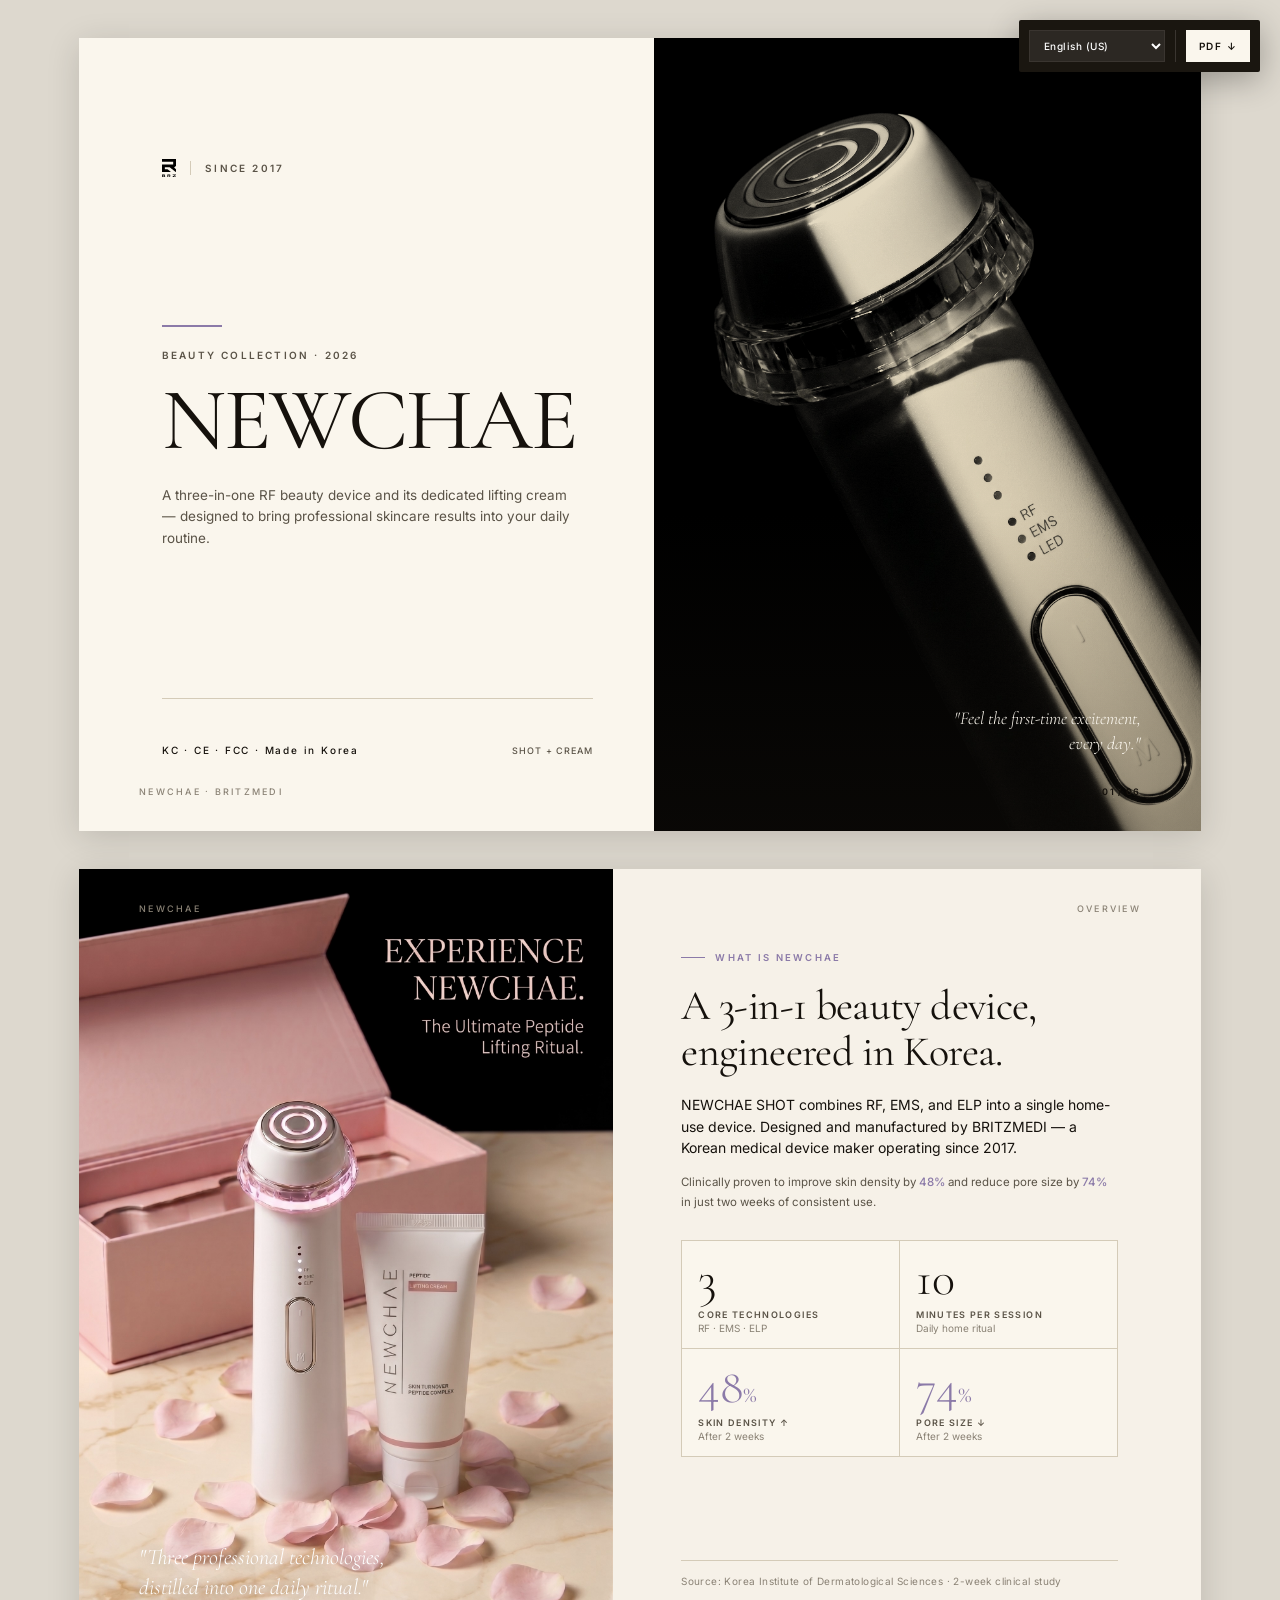
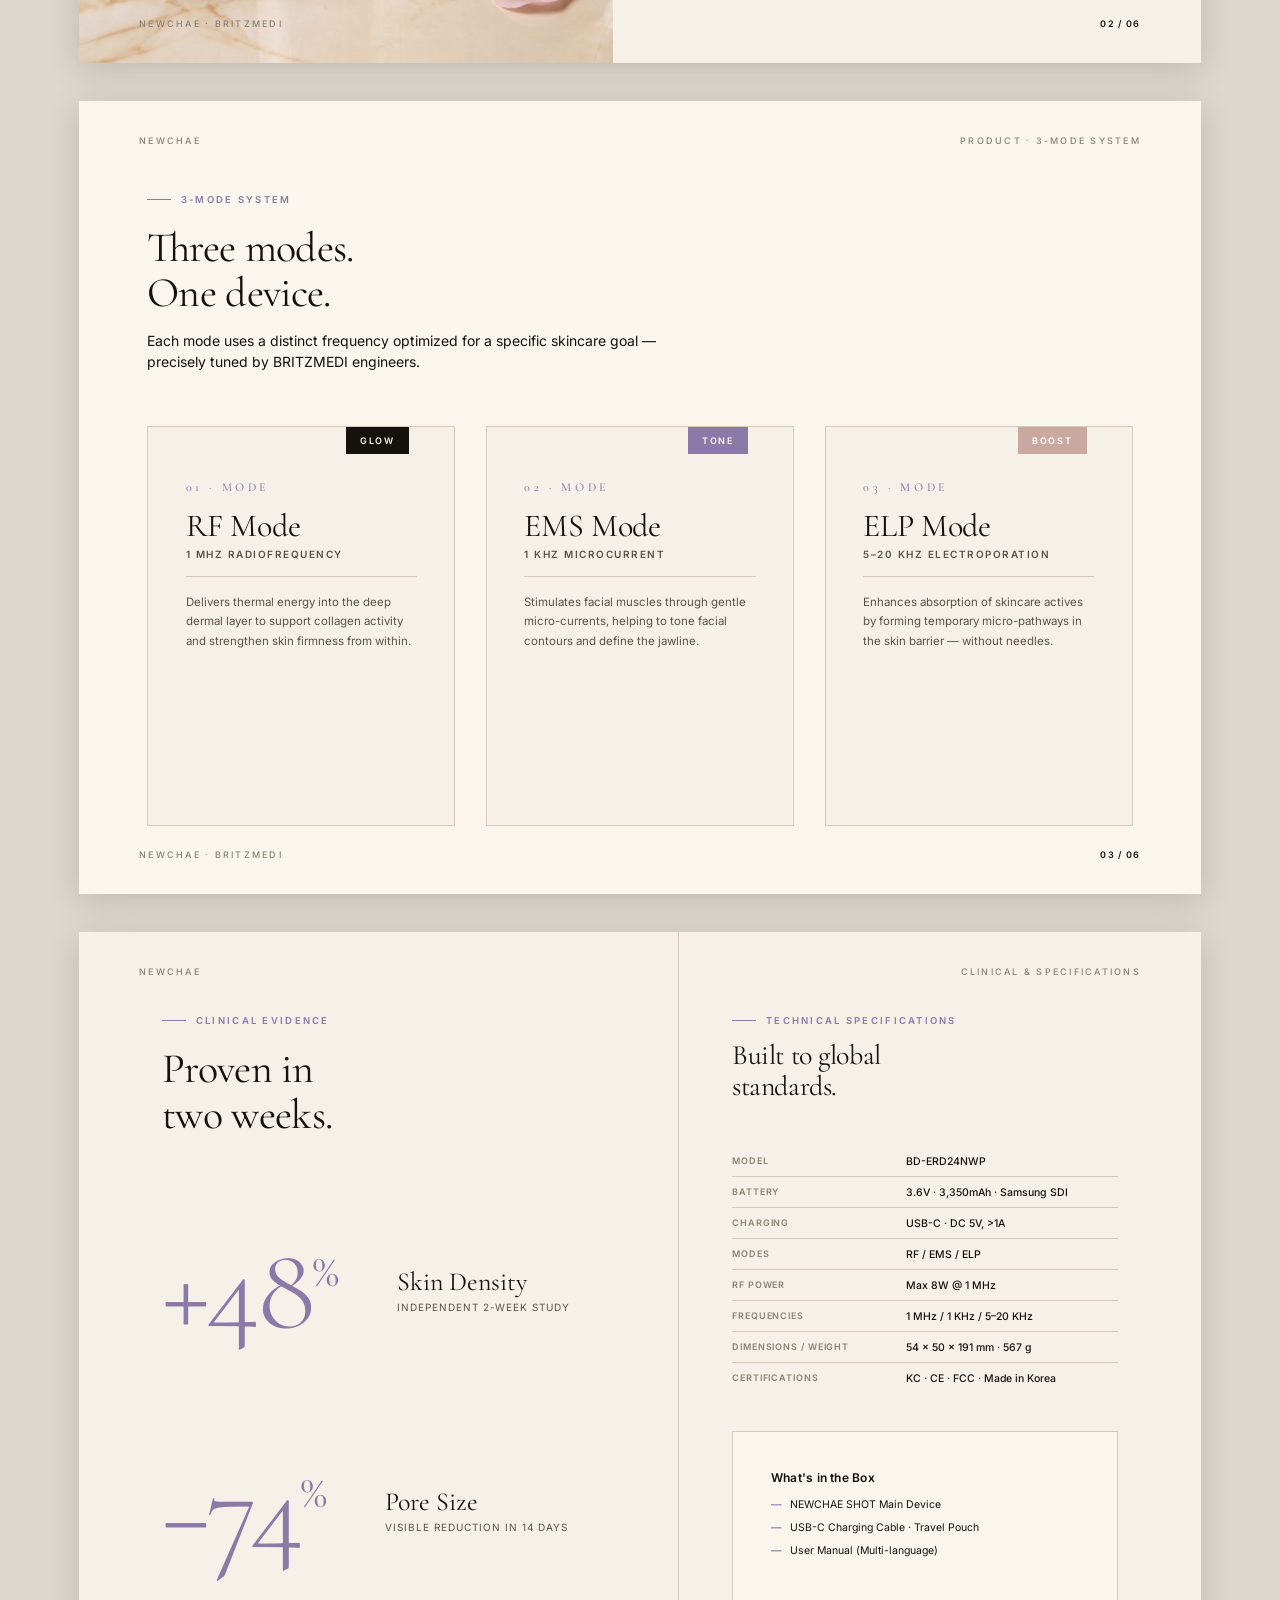
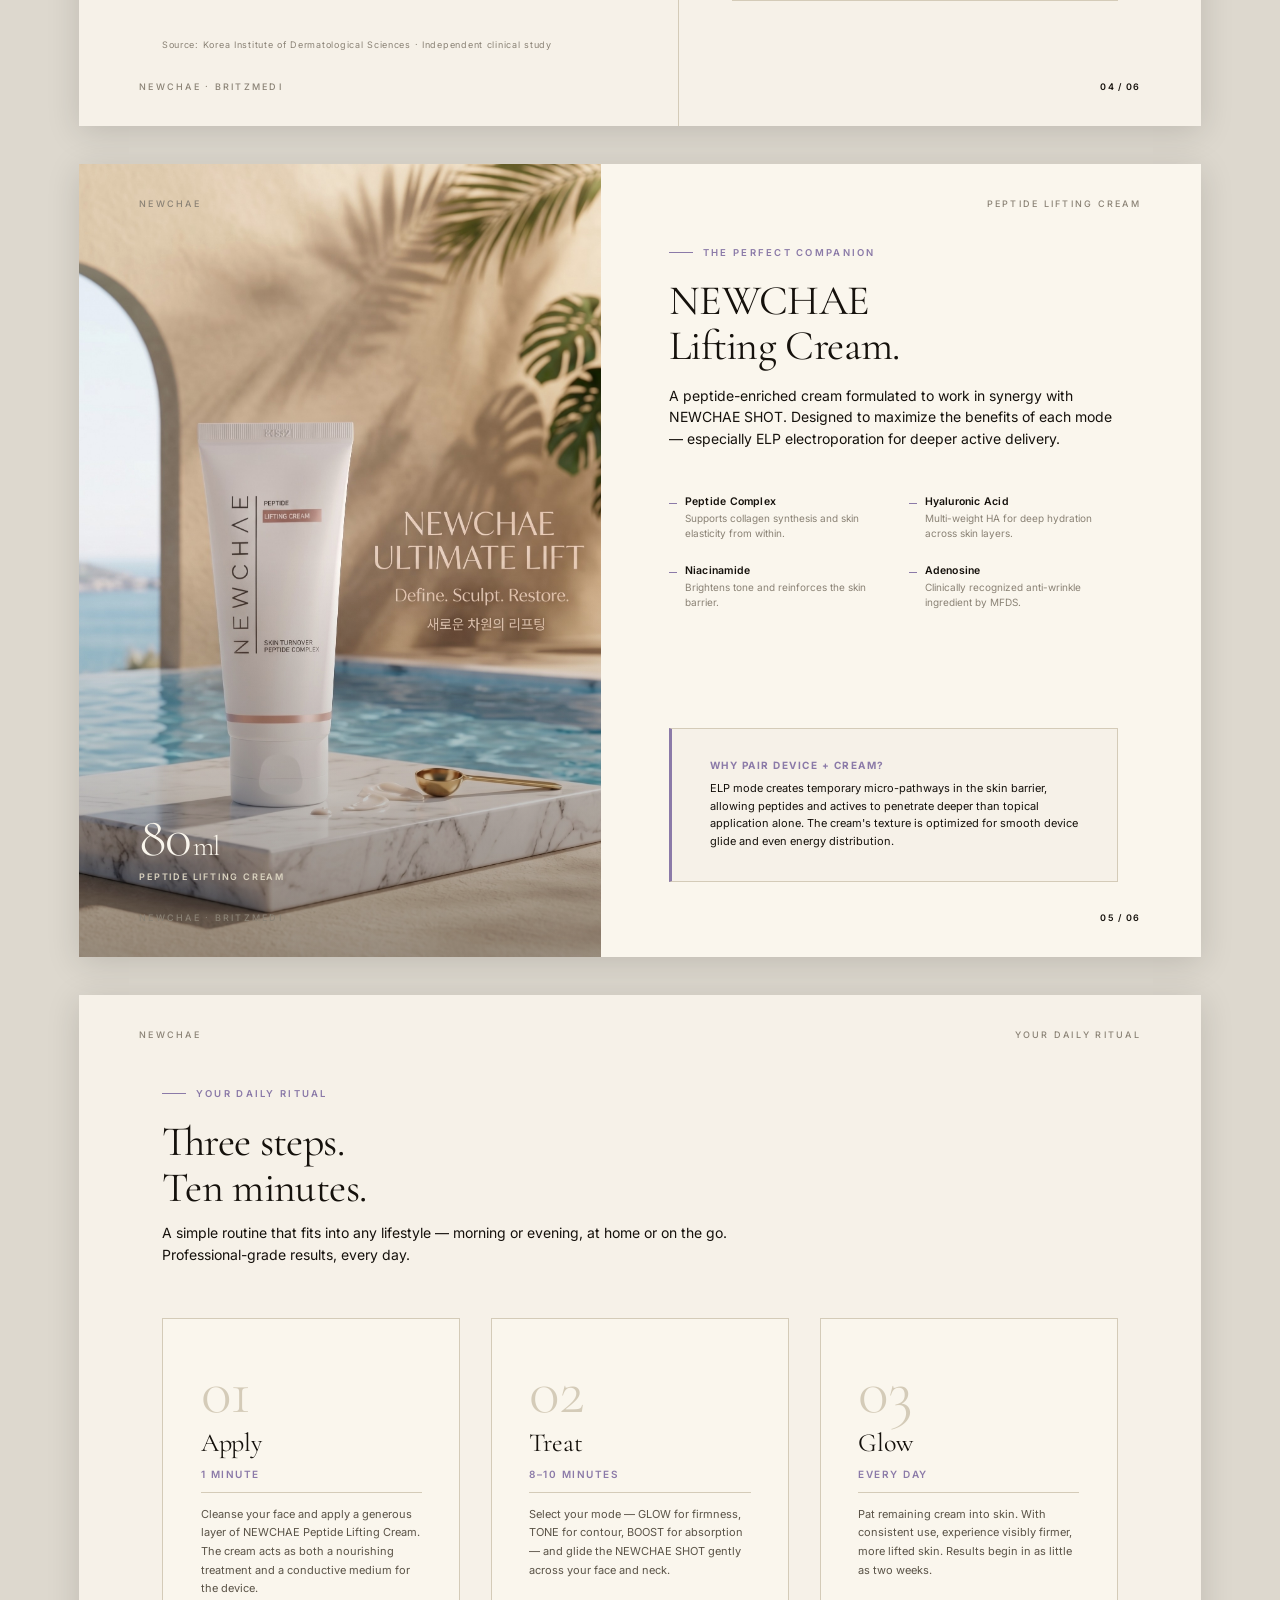
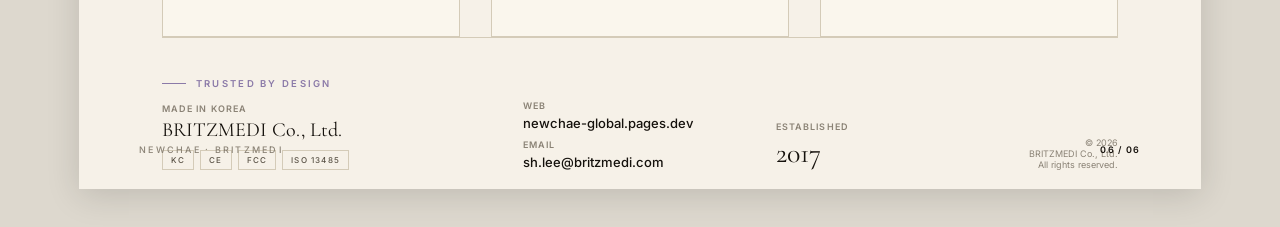
==== commit 83a2fbd5: "Unify all 5 documents to 12 languages with dropdown selector Added EN-GB, RU, FR, ZH, ID, ES-MX, PT-" ====
--- a/brochure-consumer.html
+++ b/brochure-consumer.html
@@ -503,6 +503,13 @@
     box-shadow: 0 8px 32px rgba(0,0,0,0.3);
     font-family: 'Inter', sans-serif;
   }
+  .controls select {
+    background: rgba(255,255,255,0.08); border: 1px solid #3a3530;
+    color: #fff; padding: 8px 10px; font-size: 10px;
+    letter-spacing: 0.05em; cursor: pointer; font-weight: 500;
+    font-family: inherit; outline: none;
+  }
+  .controls select option { background: #2a2520; color: #fff; }
   .controls button {
     background: transparent; color: #fff;
     border: 1px solid #3a3530;
@@ -511,8 +518,6 @@
     font-weight: 600; text-transform: uppercase;
     font-family: inherit;
   }
-  .controls button.active { background: var(--lilac); border-color: var(--lilac); }
-  .controls button:hover:not(.active) { border-color: #6a635a; }
   .controls .sep { width: 1px; background: #3a3530; margin: 0 4px; }
   .controls .print-btn { background: var(--cream); color: var(--ink); border-color: var(--cream); }
   .controls .print-btn:hover { background: #fff; }
@@ -557,12 +562,20 @@
 <body>
 
 <div class="controls" id="controls">
-  <button data-lang="en" class="active">EN</button>
-  <button data-lang="gb">UK</button>
-  <button data-lang="ko">KO</button>
-  <button data-lang="ja">JA</button>
-  <button data-lang="th">TH</button>
-  <button data-lang="vi">VI</button>
+  <select id="lang-select" onchange="setLang(this.value)">
+    <option value="en">English (US)</option>
+    <option value="en_gb">English (UK)</option>
+    <option value="ko">한국어</option>
+    <option value="ru">Русский</option>
+    <option value="fr">Français</option>
+    <option value="ja">日本語</option>
+    <option value="zh">中文</option>
+    <option value="th">ภาษาไทย</option>
+    <option value="vi">Tiếng Việt</option>
+    <option value="id">Bahasa Indonesia</option>
+    <option value="es">Español (MX)</option>
+    <option value="pt">Português (BR)</option>
+  </select>
   <div class="sep"></div>
   <button class="print-btn" onclick="window.print()">PDF ↓</button>
 </div>
@@ -932,7 +945,7 @@
     "p6.web_lbl": "Web", "p6.email_lbl": "Email",
     "p6.year": "Established"
   },
-  gb: {
+  en_gb: {
     "frame.brand": "NEWCHAE · BRITZMEDI",
     "nav.overview": "OVERVIEW", "nav.product": "PRODUCT · 3-MODE SYSTEM",
     "nav.specs": "CLINICAL & SPECIFICATIONS", "nav.cream": "PEPTIDE LIFTING CREAM",
@@ -1306,32 +1319,343 @@
     "p6.made": "Sản xuất tại Hàn Quốc",
     "p6.web_lbl": "Web", "p6.email_lbl": "Email",
     "p6.year": "Thành lập"
+  },
+  ru: {
+    "frame.brand": "NEWCHAE · BRITZMEDI",
+    "nav.overview": "ОБЗОР", "nav.product": "ПРОДУКТ · 3 РЕЖИМА",
+    "nav.specs": "КЛИНИКА И ХАРАКТЕРИСТИКИ", "nav.cream": "ПЕПТИДНЫЙ ЛИФТИНГ-КРЕМ",
+    "nav.ritual": "ВАШ ЕЖЕДНЕВНЫЙ РИТУАЛ",
+    "cover.kicker": "Коллекция красоты · 2026",
+    "cover.sub": "RF бьюти-устройство 3-в-1 и специальный лифтинг-крем — разработаны, чтобы привнести профессиональный уход за кожей в ваш ежедневный ритуал.",
+    "cover.quote": "\"Ощутите волнение первого раза<br>каждый день.\"",
+    "p2.eyebrow": "Что такое NEWCHAE",
+    "p2.overlay": "\"Три профессиональные технологии,<br>воплощённые в одном ежедневном ритуале.\"",
+    "p2.h2": "Бьюти-устройство 3-в-1,<br>разработано в Корее.",
+    "p2.lead": "NEWCHAE SHOT объединяет RF, EMS и ELP в одном домашнем устройстве. Разработано и произведено компанией BRITZMEDI — корейским производителем медицинского оборудования с 2017 года.",
+    "p2.body": "Клинически доказано: улучшение плотности кожи на <strong class=\"accent\">48%</strong> и уменьшение пор на <strong class=\"accent\">74%</strong> всего за две недели.",
+    "p2.s1": "Ключевые технологии",
+    "p2.s2": "Минут за сеанс", "p2.s2c": "Ежедневный ритуал",
+    "p2.s3": "Плотность кожи ↑", "p2.s3c": "Через 2 недели",
+    "p2.s4": "Размер пор ↓", "p2.s4c": "Через 2 недели",
+    "p2.src": "Источник: Korea Institute of Dermatological Sciences · 2-недельное клиническое исследование",
+    "p3.eyebrow": "Система 3 режимов", "p3.h2": "Три режима.<br>Одно устройство.",
+    "p3.lead": "Каждый режим использует частоту, оптимизированную для конкретной задачи ухода за кожей.",
+    "p3.m1.h": "Режим RF", "p3.m1.p": "Тепловая энергия проникает в глубокий дермальный слой, поддерживая коллагеновую активность и укрепляя упругость кожи.",
+    "p3.m2.h": "Режим EMS", "p3.m2.p": "Мягкие микротоки стимулируют лицевые мышцы, подтягивая контуры и определяя линию подбородка.",
+    "p3.m3.h": "Режим ELP", "p3.m3.p": "Создаёт временные микроканалы в кожном барьере для более глубокого проникновения активных ингредиентов — без игл.",
+    "p4.eyebrow": "Клинические данные", "p4.h2": "Доказано за<br>две недели.",
+    "p4.c1.h": "Плотность кожи", "p4.c1.d": "Независимое 2-недельное исследование",
+    "p4.c2.h": "Размер пор", "p4.c2.d": "Видимое уменьшение за 14 дней",
+    "p4.src": "Источник: Korea Institute of Dermatological Sciences · Независимое клиническое исследование",
+    "p4.eyebrow2": "Технические характеристики", "p4.h2b": "По мировым<br>стандартам.",
+    "spec.model": "Модель", "spec.battery": "Аккумулятор", "spec.charging": "Зарядка",
+    "spec.modes": "Режимы", "spec.rfpower": "Мощность RF", "spec.freq": "Частоты",
+    "spec.dim": "Размеры / Масса", "spec.cert": "Сертификаты",
+    "p4.box": "Комплектация", "p4.b1": "Основное устройство NEWCHAE SHOT",
+    "p4.b2": "Кабель USB-C · Дорожный чехол", "p4.b3": "Руководство (многоязычное)",
+    "p5.eyebrow": "Идеальный компаньон", "p5.vol_sub": "Пептидный лифтинг-крем",
+    "p5.h2": "NEWCHAE<br>Лифтинг-крем.",
+    "p5.lead": "Крем с пептидами, разработанный для синергии с NEWCHAE SHOT. Максимизирует эффект каждого режима — особенно ELP для глубокой доставки активных ингредиентов.",
+    "p5.i1.t": "Пептидный комплекс", "p5.i1.d": "Поддерживает синтез коллагена и эластичность кожи.",
+    "p5.i2.t": "Гиалуроновая кислота", "p5.i2.d": "Многомолекулярная ГК для глубокого увлажнения всех слоёв кожи.",
+    "p5.i3.t": "Ниацинамид", "p5.i3.d": "Выравнивает тон и укрепляет кожный барьер.",
+    "p5.i4.t": "Аденозин", "p5.i4.d": "Клинически признанный MFDS антивозрастной ингредиент.",
+    "p5.pair": "Зачем сочетать устройство + крем?",
+    "p5.pair_p": "Режим ELP создаёт временные микроканалы в кожном барьере, позволяя пептидам и активным ингредиентам проникать глубже. Текстура крема оптимизирована для плавного скольжения и равномерного распределения энергии.",
+    "p6.eyebrow": "Ваш ежедневный ритуал", "p6.h2": "Три шага.<br>Десять минут.",
+    "p6.lead": "Простой ритуал для любого стиля жизни — утром или вечером, дома или в дороге. Профессиональные результаты каждый день.",
+    "p6.s1.h": "Нанесение", "p6.s1.dur": "1 МИНУТА",
+    "p6.s1.p": "Очистите лицо и обильно нанесите NEWCHAE Peptide Lifting Cream. Крем служит и уходом, и проводящей средой.",
+    "p6.s2.h": "Процедура", "p6.s2.dur": "8–10 МИНУТ",
+    "p6.s2.p": "Выберите режим — GLOW для упругости, TONE для контура, BOOST для впитывания — и проводите NEWCHAE SHOT по лицу и шее.",
+    "p6.s3.h": "Сияние", "p6.s3.dur": "КАЖДЫЙ ДЕНЬ",
+    "p6.s3.p": "Вбейте остатки крема в кожу. При регулярном использовании кожа становится заметно более упругой и подтянутой. Результаты — уже через 2 недели.",
+    "p6.trust": "Доверие через качество", "p6.made": "Произведено в Корее",
+    "p6.web_lbl": "Сайт", "p6.email_lbl": "Email", "p6.year": "Основание"
+  },
+  fr: {
+    "frame.brand": "NEWCHAE · BRITZMEDI",
+    "nav.overview": "APERÇU", "nav.product": "PRODUIT · SYSTÈME 3 MODES",
+    "nav.specs": "CLINIQUE ET SPÉCIFICATIONS", "nav.cream": "CRÈME LIFTING PEPTIDE",
+    "nav.ritual": "VOTRE RITUEL QUOTIDIEN",
+    "cover.kicker": "Collection beauté · 2026",
+    "cover.sub": "Un appareil de beauté RF 3-en-1 et sa crème lifting dédiée — conçus pour apporter des résultats professionnels dans votre routine quotidienne.",
+    "cover.quote": "\"Retrouvez l'émotion de la première fois,<br>chaque jour.\"",
+    "p2.eyebrow": "Qu'est-ce que NEWCHAE",
+    "p2.overlay": "\"Trois technologies professionnelles,<br>condensées en un rituel quotidien.\"",
+    "p2.h2": "Un appareil de beauté 3-en-1,<br>conçu en Corée.",
+    "p2.lead": "NEWCHAE SHOT combine RF, EMS et ELP en un seul appareil domestique. Conçu et fabriqué par BRITZMEDI — fabricant coréen de dispositifs médicaux depuis 2017.",
+    "p2.body": "Cliniquement prouvé : densité cutanée améliorée de <strong class=\"accent\">48%</strong> et pores réduits de <strong class=\"accent\">74%</strong> en deux semaines.",
+    "p2.s1": "Technologies clés", "p2.s2": "Minutes par séance", "p2.s2c": "Rituel quotidien",
+    "p2.s3": "Densité cutanée ↑", "p2.s3c": "Après 2 semaines",
+    "p2.s4": "Taille des pores ↓", "p2.s4c": "Après 2 semaines",
+    "p2.src": "Source : Korea Institute of Dermatological Sciences · Étude clinique de 2 semaines",
+    "p3.eyebrow": "Système 3 modes", "p3.h2": "Trois modes.<br>Un seul appareil.",
+    "p3.lead": "Chaque mode utilise une fréquence optimisée pour un objectif skincare spécifique — calibré par les ingénieurs BRITZMEDI.",
+    "p3.m1.h": "Mode RF", "p3.m1.p": "Énergie thermique dans la couche dermique profonde pour soutenir le collagène et la fermeté de la peau.",
+    "p3.m2.h": "Mode EMS", "p3.m2.p": "Micro-courants doux stimulent les muscles faciaux pour tonifier les contours et la mâchoire.",
+    "p3.m3.h": "Mode ELP", "p3.m3.p": "Crée des micro-canaux temporaires dans la barrière cutanée pour une pénétration plus profonde des actifs — sans aiguilles.",
+    "p4.eyebrow": "Preuves cliniques", "p4.h2": "Prouvé en<br>deux semaines.",
+    "p4.c1.h": "Densité cutanée", "p4.c1.d": "Étude indépendante de 2 semaines",
+    "p4.c2.h": "Taille des pores", "p4.c2.d": "Réduction visible en 14 jours",
+    "p4.src": "Source : Korea Institute of Dermatological Sciences · Étude clinique indépendante",
+    "p4.eyebrow2": "Spécifications techniques", "p4.h2b": "Aux normes<br>mondiales.",
+    "spec.model": "Modèle", "spec.battery": "Batterie", "spec.charging": "Charge",
+    "spec.modes": "Modes", "spec.rfpower": "Puissance RF", "spec.freq": "Fréquences",
+    "spec.dim": "Dimensions / Poids", "spec.cert": "Certifications",
+    "p4.box": "Contenu de la boîte", "p4.b1": "Appareil principal NEWCHAE SHOT",
+    "p4.b2": "Câble USB-C · Pochette de voyage", "p4.b3": "Manuel (multilingue)",
+    "p5.eyebrow": "Le compagnon idéal", "p5.vol_sub": "Crème lifting peptide",
+    "p5.h2": "NEWCHAE<br>Crème lifting.",
+    "p5.lead": "Une crème enrichie en peptides formulée pour agir en synergie avec NEWCHAE SHOT. Maximise les bénéfices de chaque mode — surtout l'ELP pour une pénétration plus profonde.",
+    "p5.i1.t": "Complexe peptidique", "p5.i1.d": "Soutient la synthèse du collagène et l'élasticité de la peau.",
+    "p5.i2.t": "Acide hyaluronique", "p5.i2.d": "AH multi-poids pour une hydratation profonde de toutes les couches.",
+    "p5.i3.t": "Niacinamide", "p5.i3.d": "Illumine le teint et renforce la barrière cutanée.",
+    "p5.i4.t": "Adénosine", "p5.i4.d": "Ingrédient anti-rides reconnu cliniquement par le MFDS.",
+    "p5.pair": "Pourquoi associer appareil + crème ?",
+    "p5.pair_p": "Le mode ELP crée des micro-canaux temporaires permettant aux peptides de pénétrer plus profondément. La texture de la crème est optimisée pour un glissement fluide et une distribution uniforme de l'énergie.",
+    "p6.eyebrow": "Votre rituel quotidien", "p6.h2": "Trois étapes.<br>Dix minutes.",
+    "p6.lead": "Une routine simple qui s'adapte à tout mode de vie — matin ou soir, chez soi ou en déplacement. Résultats professionnels, chaque jour.",
+    "p6.s1.h": "Appliquer", "p6.s1.dur": "1 MINUTE",
+    "p6.s1.p": "Nettoyez et appliquez généreusement la crème NEWCHAE Peptide Lifting Cream. Elle sert de soin et de milieu conducteur.",
+    "p6.s2.h": "Traiter", "p6.s2.dur": "8–10 MINUTES",
+    "p6.s2.p": "Sélectionnez votre mode — GLOW pour la fermeté, TONE pour les contours, BOOST pour l'absorption — et glissez le NEWCHAE SHOT sur le visage et le cou.",
+    "p6.s3.h": "Éclat", "p6.s3.dur": "CHAQUE JOUR",
+    "p6.s3.p": "Tapotez le reste de crème. Avec une utilisation régulière, observez une peau visiblement plus ferme et liftée. Résultats dès deux semaines.",
+    "p6.trust": "Confiance par le design", "p6.made": "Fabriqué en Corée",
+    "p6.web_lbl": "Web", "p6.email_lbl": "Email", "p6.year": "Fondation"
+  },
+  zh: {
+    "frame.brand": "NEWCHAE · BRITZMEDI",
+    "nav.overview": "概述", "nav.product": "产品 · 三模式系统",
+    "nav.specs": "临床与规格", "nav.cream": "肽类提拉面霜",
+    "nav.ritual": "您的日常仪式",
+    "cover.kicker": "美丽系列 · 2026",
+    "cover.sub": "三合一射频美容设备及专属提拉面霜——将专业护肤效果带入您的日常生活。",
+    "cover.quote": "\"每天，都感受初次的心动。\"",
+    "p2.eyebrow": "什么是 NEWCHAE",
+    "p2.overlay": "\"三项专业技术，<br>凝练为每日护肤仪式。\"",
+    "p2.h2": "三合一美容设备，<br>韩国研发制造。",
+    "p2.lead": "NEWCHAE SHOT将RF、EMS和ELP集成于一台家用设备中。由BRITZMEDI设计与制造——一家自2017年运营的韩国医疗器械制造商。",
+    "p2.body": "临床证实：仅两周持续使用，皮肤密度提升<strong class=\"accent\">48%</strong>，毛孔缩小<strong class=\"accent\">74%</strong>。",
+    "p2.s1": "核心技术", "p2.s2": "每次分钟", "p2.s2c": "每日居家仪式",
+    "p2.s3": "皮肤密度 ↑", "p2.s3c": "2周后",
+    "p2.s4": "毛孔大小 ↓", "p2.s4c": "2周后",
+    "p2.src": "来源：韩国皮肤科学研究院 · 2周临床研究",
+    "p3.eyebrow": "三模式系统", "p3.h2": "三种模式。<br>一台设备。",
+    "p3.lead": "每种模式使用针对特定护肤目标优化的频率——由BRITZMEDI工程师精准调校。",
+    "p3.m1.h": "RF模式", "p3.m1.p": "将热能传递到真皮深层，支持胶原蛋白活性，增强皮肤紧致度。",
+    "p3.m2.h": "EMS模式", "p3.m2.p": "温和微电流刺激面部肌肉，紧致轮廓和下颌线。",
+    "p3.m3.h": "ELP模式", "p3.m3.p": "在皮肤屏障中形成临时微通道，增强活性成分深层吸收——无需针头。",
+    "p4.eyebrow": "临床证据", "p4.h2": "两周，<br>有效验证。",
+    "p4.c1.h": "皮肤密度", "p4.c1.d": "独立2周研究",
+    "p4.c2.h": "毛孔大小", "p4.c2.d": "14天内可见缩小",
+    "p4.src": "来源：韩国皮肤科学研究院 · 独立临床研究",
+    "p4.eyebrow2": "技术规格", "p4.h2b": "符合全球<br>标准。",
+    "spec.model": "型号", "spec.battery": "电池", "spec.charging": "充电",
+    "spec.modes": "模式", "spec.rfpower": "RF功率", "spec.freq": "频率",
+    "spec.dim": "尺寸 / 重量", "spec.cert": "认证",
+    "p4.box": "包装内容", "p4.b1": "NEWCHAE SHOT 主机",
+    "p4.b2": "USB-C充电线 · 旅行袋", "p4.b3": "使用手册（多语言）",
+    "p5.eyebrow": "完美搭档", "p5.vol_sub": "肽类提拉面霜",
+    "p5.h2": "NEWCHAE<br>提拉面霜。",
+    "p5.lead": "富含肽类的面霜，专为与NEWCHAE SHOT协同使用而设计。最大化每种模式的效果——尤其是ELP电穿孔深层输送活性成分。",
+    "p5.i1.t": "肽类复合物", "p5.i1.d": "支持胶原蛋白合成和皮肤弹性。",
+    "p5.i2.t": "透明质酸", "p5.i2.d": "多分子量HA深层保湿所有皮肤层。",
+    "p5.i3.t": "烟酰胺", "p5.i3.d": "提亮肤色并强化皮肤屏障。",
+    "p5.i4.t": "腺苷", "p5.i4.d": "MFDS临床认可的抗皱成分。",
+    "p5.pair": "为什么要搭配设备+面霜？",
+    "p5.pair_p": "ELP模式在皮肤屏障中创建临时微通道，使肽类和活性成分比单纯涂抹渗透更深。面霜质地经过优化，确保设备顺滑滑动和能量均匀分布。",
+    "p6.eyebrow": "您的日常仪式", "p6.h2": "三步骤。<br>十分钟。",
+    "p6.lead": "简单的日常流程适合任何生活方式——早晨或晚间，居家或出行。每天享受专业级效果。",
+    "p6.s1.h": "涂抹", "p6.s1.dur": "1分钟",
+    "p6.s1.p": "洁面后大量涂抹NEWCHAE Peptide Lifting Cream。面霜既是滋养护理品也是设备的导电介质。",
+    "p6.s2.h": "护理", "p6.s2.dur": "8–10分钟",
+    "p6.s2.p": "选择模式——GLOW紧致、TONE塑形、BOOST吸收——然后将NEWCHAE SHOT轻柔滑过面部和颈部。",
+    "p6.s3.h": "焕发光彩", "p6.s3.dur": "每天",
+    "p6.s3.p": "轻拍剩余面霜使其吸收。坚持使用，皮肤明显更紧致、更提升。仅两周即可见效果。",
+    "p6.trust": "品质铸就信赖", "p6.made": "韩国制造",
+    "p6.web_lbl": "网站", "p6.email_lbl": "邮箱", "p6.year": "成立"
+  },
+  id: {
+    "frame.brand": "NEWCHAE · BRITZMEDI",
+    "nav.overview": "IKHTISAR", "nav.product": "PRODUK · SISTEM 3 MODE",
+    "nav.specs": "KLINIS & SPESIFIKASI", "nav.cream": "KRIM LIFTING PEPTIDA",
+    "nav.ritual": "RITUAL HARIAN ANDA",
+    "cover.kicker": "Koleksi Kecantikan · 2026",
+    "cover.sub": "Perangkat kecantikan RF 3-in-1 dan krim lifting khusus — dirancang untuk membawa hasil perawatan kulit profesional ke rutinitas harian Anda.",
+    "cover.quote": "\"Rasakan kegembiraan pertama kali,<br>setiap hari.\"",
+    "p2.eyebrow": "Apa itu NEWCHAE",
+    "p2.overlay": "\"Tiga teknologi profesional,<br>disarikan dalam satu ritual harian.\"",
+    "p2.h2": "Perangkat kecantikan 3-in-1,<br>dirancang di Korea.",
+    "p2.lead": "NEWCHAE SHOT menggabungkan RF, EMS, dan ELP dalam satu perangkat rumahan. Dirancang dan diproduksi oleh BRITZMEDI — produsen perangkat medis Korea sejak 2017.",
+    "p2.body": "Terbukti klinis meningkatkan kepadatan kulit <strong class=\"accent\">48%</strong> dan mengurangi ukuran pori <strong class=\"accent\">74%</strong> hanya dalam dua minggu.",
+    "p2.s1": "Teknologi Inti", "p2.s2": "Menit per Sesi", "p2.s2c": "Ritual harian",
+    "p2.s3": "Kepadatan Kulit ↑", "p2.s3c": "Setelah 2 minggu",
+    "p2.s4": "Ukuran Pori ↓", "p2.s4c": "Setelah 2 minggu",
+    "p2.src": "Sumber: Korea Institute of Dermatological Sciences · Studi klinis 2 minggu",
+    "p3.eyebrow": "Sistem 3 Mode", "p3.h2": "Tiga mode.<br>Satu perangkat.",
+    "p3.lead": "Setiap mode menggunakan frekuensi berbeda yang dioptimalkan untuk tujuan perawatan kulit tertentu.",
+    "p3.m1.h": "Mode RF", "p3.m1.p": "Energi termal ke lapisan dermis dalam untuk mendukung aktivitas kolagen dan memperkuat kekencangan kulit.",
+    "p3.m2.h": "Mode EMS", "p3.m2.p": "Mikro-arus lembut merangsang otot wajah untuk mengencangkan kontur dan garis rahang.",
+    "p3.m3.h": "Mode ELP", "p3.m3.p": "Membentuk jalur mikro sementara di skin barrier untuk penyerapan bahan aktif lebih dalam — tanpa jarum.",
+    "p4.eyebrow": "Bukti Klinis", "p4.h2": "Terbukti dalam<br>dua minggu.",
+    "p4.c1.h": "Kepadatan Kulit", "p4.c1.d": "Studi Independen 2 Minggu",
+    "p4.c2.h": "Ukuran Pori", "p4.c2.d": "Pengurangan Terlihat dalam 14 Hari",
+    "p4.src": "Sumber: Korea Institute of Dermatological Sciences · Studi klinis independen",
+    "p4.eyebrow2": "Spesifikasi Teknis", "p4.h2b": "Sesuai standar<br>global.",
+    "spec.model": "Model", "spec.battery": "Baterai", "spec.charging": "Pengisian",
+    "spec.modes": "Mode", "spec.rfpower": "Daya RF", "spec.freq": "Frekuensi",
+    "spec.dim": "Dimensi / Berat", "spec.cert": "Sertifikasi",
+    "p4.box": "Isi Kemasan", "p4.b1": "Perangkat Utama NEWCHAE SHOT",
+    "p4.b2": "Kabel USB-C · Pouch Perjalanan", "p4.b3": "Panduan Pengguna (Multi-bahasa)",
+    "p5.eyebrow": "Pendamping Sempurna", "p5.vol_sub": "Krim Lifting Peptida",
+    "p5.h2": "NEWCHAE<br>Krim Lifting.",
+    "p5.lead": "Krim kaya peptida yang diformulasikan untuk bekerja sinergis dengan NEWCHAE SHOT. Memaksimalkan manfaat setiap mode — terutama ELP untuk pengiriman aktif lebih dalam.",
+    "p5.i1.t": "Kompleks Peptida", "p5.i1.d": "Mendukung sintesis kolagen dan elastisitas kulit.",
+    "p5.i2.t": "Asam Hialuronat", "p5.i2.d": "HA multi-berat untuk hidrasi mendalam semua lapisan kulit.",
+    "p5.i3.t": "Niacinamide", "p5.i3.d": "Mencerahkan kulit dan memperkuat skin barrier.",
+    "p5.i4.t": "Adenosine", "p5.i4.d": "Bahan anti-kerut yang diakui klinis oleh MFDS.",
+    "p5.pair": "Mengapa Padukan Perangkat + Krim?",
+    "p5.pair_p": "Mode ELP menciptakan jalur mikro sementara di skin barrier, memungkinkan peptida meresap lebih dalam. Tekstur krim dioptimalkan untuk geseran perangkat yang mulus dan distribusi energi merata.",
+    "p6.eyebrow": "Ritual Harian Anda", "p6.h2": "Tiga langkah.<br>Sepuluh menit.",
+    "p6.lead": "Rutinitas sederhana untuk gaya hidup apa pun — pagi atau malam, di rumah atau bepergian. Hasil profesional, setiap hari.",
+    "p6.s1.h": "Oleskan", "p6.s1.dur": "1 MENIT",
+    "p6.s1.p": "Bersihkan wajah dan oleskan NEWCHAE Peptide Lifting Cream dengan murah hati. Krim berfungsi sebagai perawatan dan media konduktif.",
+    "p6.s2.h": "Rawat", "p6.s2.dur": "8–10 MENIT",
+    "p6.s2.p": "Pilih mode — GLOW untuk kekencangan, TONE untuk kontur, BOOST untuk penyerapan — dan geser NEWCHAE SHOT di wajah dan leher.",
+    "p6.s3.h": "Bersinar", "p6.s3.dur": "SETIAP HARI",
+    "p6.s3.p": "Tepuk sisa krim agar meresap. Penggunaan konsisten menghasilkan kulit lebih kencang dan terangkat. Hasil mulai terlihat dalam 2 minggu.",
+    "p6.trust": "Kepercayaan Melalui Desain", "p6.made": "Dibuat di Korea",
+    "p6.web_lbl": "Web", "p6.email_lbl": "Email", "p6.year": "Didirikan"
+  },
+  es: {
+    "frame.brand": "NEWCHAE · BRITZMEDI",
+    "nav.overview": "RESUMEN", "nav.product": "PRODUCTO · SISTEMA 3 MODOS",
+    "nav.specs": "CLÍNICA Y ESPECIFICACIONES", "nav.cream": "CREMA LIFTING CON PÉPTIDOS",
+    "nav.ritual": "TU RITUAL DIARIO",
+    "cover.kicker": "Colección de belleza · 2026",
+    "cover.sub": "Un dispositivo de belleza RF 3 en 1 y su crema lifting dedicada — diseñados para llevar resultados profesionales a tu rutina diaria.",
+    "cover.quote": "\"Siente la emoción de la primera vez,<br>todos los días.\"",
+    "p2.eyebrow": "Qué es NEWCHAE",
+    "p2.overlay": "\"Tres tecnologías profesionales,<br>condensadas en un ritual diario.\"",
+    "p2.h2": "Un dispositivo de belleza 3 en 1,<br>diseñado en Corea.",
+    "p2.lead": "NEWCHAE SHOT combina RF, EMS y ELP en un solo dispositivo doméstico. Diseñado y fabricado por BRITZMEDI — fabricante coreano de dispositivos médicos desde 2017.",
+    "p2.body": "Clínicamente comprobado: mejora la densidad de la piel en un <strong class=\"accent\">48%</strong> y reduce los poros en un <strong class=\"accent\">74%</strong> en solo dos semanas.",
+    "p2.s1": "Tecnologías clave", "p2.s2": "Minutos por sesión", "p2.s2c": "Ritual diario",
+    "p2.s3": "Densidad de piel ↑", "p2.s3c": "Después de 2 semanas",
+    "p2.s4": "Tamaño de poros ↓", "p2.s4c": "Después de 2 semanas",
+    "p2.src": "Fuente: Korea Institute of Dermatological Sciences · Estudio clínico de 2 semanas",
+    "p3.eyebrow": "Sistema 3 modos", "p3.h2": "Tres modos.<br>Un dispositivo.",
+    "p3.lead": "Cada modo usa una frecuencia optimizada para un objetivo de cuidado de piel específico — calibrado por ingenieros BRITZMEDI.",
+    "p3.m1.h": "Modo RF", "p3.m1.p": "Energía térmica en la capa dérmica profunda para apoyar el colágeno y la firmeza de la piel.",
+    "p3.m2.h": "Modo EMS", "p3.m2.p": "Microcorrientes suaves estimulan los músculos faciales para tonificar contornos y definir la mandíbula.",
+    "p3.m3.h": "Modo ELP", "p3.m3.p": "Crea micro-canales temporales en la barrera cutánea para una absorción más profunda de activos — sin agujas.",
+    "p4.eyebrow": "Evidencia clínica", "p4.h2": "Comprobado en<br>dos semanas.",
+    "p4.c1.h": "Densidad de piel", "p4.c1.d": "Estudio independiente de 2 semanas",
+    "p4.c2.h": "Tamaño de poros", "p4.c2.d": "Reducción visible en 14 días",
+    "p4.src": "Fuente: Korea Institute of Dermatological Sciences · Estudio clínico independiente",
+    "p4.eyebrow2": "Especificaciones técnicas", "p4.h2b": "Con estándares<br>globales.",
+    "spec.model": "Modelo", "spec.battery": "Batería", "spec.charging": "Carga",
+    "spec.modes": "Modos", "spec.rfpower": "Potencia RF", "spec.freq": "Frecuencias",
+    "spec.dim": "Dimensiones / Peso", "spec.cert": "Certificaciones",
+    "p4.box": "Contenido de la caja", "p4.b1": "Dispositivo principal NEWCHAE SHOT",
+    "p4.b2": "Cable USB-C · Funda de viaje", "p4.b3": "Manual de usuario (multilingüe)",
+    "p5.eyebrow": "El compañero perfecto", "p5.vol_sub": "Crema lifting con péptidos",
+    "p5.h2": "NEWCHAE<br>Crema lifting.",
+    "p5.lead": "Una crema enriquecida con péptidos formulada para trabajar en sinergia con NEWCHAE SHOT. Maximiza los beneficios de cada modo — especialmente ELP para una entrega más profunda de activos.",
+    "p5.i1.t": "Complejo de péptidos", "p5.i1.d": "Apoya la síntesis de colágeno y la elasticidad de la piel.",
+    "p5.i2.t": "Ácido hialurónico", "p5.i2.d": "AH multi-peso para hidratación profunda en todas las capas.",
+    "p5.i3.t": "Niacinamida", "p5.i3.d": "Ilumina el tono y refuerza la barrera cutánea.",
+    "p5.i4.t": "Adenosina", "p5.i4.d": "Ingrediente antiarrugas reconocido clínicamente por MFDS.",
+    "p5.pair": "¿Por qué combinar dispositivo + crema?",
+    "p5.pair_p": "El modo ELP crea micro-canales temporales en la barrera cutánea, permitiendo que los péptidos penetren más profundamente. La textura de la crema está optimizada para un deslizamiento suave y distribución uniforme de energía.",
+    "p6.eyebrow": "Tu ritual diario", "p6.h2": "Tres pasos.<br>Diez minutos.",
+    "p6.lead": "Una rutina simple para cualquier estilo de vida — mañana o noche, en casa o de viaje. Resultados profesionales, todos los días.",
+    "p6.s1.h": "Aplica", "p6.s1.dur": "1 MINUTO",
+    "p6.s1.p": "Limpia tu rostro y aplica generosamente la crema NEWCHAE Peptide Lifting Cream. Funciona como tratamiento y medio conductor.",
+    "p6.s2.h": "Trata", "p6.s2.dur": "8–10 MINUTOS",
+    "p6.s2.p": "Selecciona tu modo — GLOW para firmeza, TONE para contorno, BOOST para absorción — y desliza el NEWCHAE SHOT por el rostro y cuello.",
+    "p6.s3.h": "Brilla", "p6.s3.dur": "CADA DÍA",
+    "p6.s3.p": "Da golpecitos con el resto de la crema. Con uso constante, experimenta piel visiblemente más firme y levantada. Resultados desde dos semanas.",
+    "p6.trust": "Confianza por diseño", "p6.made": "Hecho en Corea",
+    "p6.web_lbl": "Web", "p6.email_lbl": "Correo", "p6.year": "Fundación"
+  },
+  pt: {
+    "frame.brand": "NEWCHAE · BRITZMEDI",
+    "nav.overview": "VISÃO GERAL", "nav.product": "PRODUTO · SISTEMA 3 MODOS",
+    "nav.specs": "CLÍNICA E ESPECIFICAÇÕES", "nav.cream": "CREME LIFTING COM PEPTÍDEOS",
+    "nav.ritual": "SEU RITUAL DIÁRIO",
+    "cover.kicker": "Coleção de beleza · 2026",
+    "cover.sub": "Um dispositivo de beleza RF 3 em 1 e seu creme lifting dedicado — projetados para trazer resultados profissionais à sua rotina diária.",
+    "cover.quote": "\"Sinta a emoção da primeira vez,<br>todos os dias.\"",
+    "p2.eyebrow": "O que é NEWCHAE",
+    "p2.overlay": "\"Três tecnologias profissionais,<br>destiladas em um ritual diário.\"",
+    "p2.h2": "Um dispositivo de beleza 3 em 1,<br>projetado na Coreia.",
+    "p2.lead": "NEWCHAE SHOT combina RF, EMS e ELP em um único dispositivo doméstico. Projetado e fabricado pela BRITZMEDI — fabricante coreano de dispositivos médicos desde 2017.",
+    "p2.body": "Clinicamente comprovado: melhora a densidade da pele em <strong class=\"accent\">48%</strong> e reduz os poros em <strong class=\"accent\">74%</strong> em apenas duas semanas.",
+    "p2.s1": "Tecnologias principais", "p2.s2": "Minutos por sessão", "p2.s2c": "Ritual diário",
+    "p2.s3": "Densidade da pele ↑", "p2.s3c": "Após 2 semanas",
+    "p2.s4": "Tamanho dos poros ↓", "p2.s4c": "Após 2 semanas",
+    "p2.src": "Fonte: Korea Institute of Dermatological Sciences · Estudo clínico de 2 semanas",
+    "p3.eyebrow": "Sistema 3 modos", "p3.h2": "Três modos.<br>Um dispositivo.",
+    "p3.lead": "Cada modo usa uma frequência otimizada para um objetivo específico de cuidado — calibrada pelos engenheiros da BRITZMEDI.",
+    "p3.m1.h": "Modo RF", "p3.m1.p": "Energia térmica na camada dérmica profunda para apoiar o colágeno e a firmeza da pele.",
+    "p3.m2.h": "Modo EMS", "p3.m2.p": "Microcorrentes suaves estimulam os músculos faciais para tonificar contornos e definir a mandíbula.",
+    "p3.m3.h": "Modo ELP", "p3.m3.p": "Cria micro-canais temporários na barreira da pele para absorção mais profunda de ativos — sem agulhas.",
+    "p4.eyebrow": "Evidência clínica", "p4.h2": "Comprovado em<br>duas semanas.",
+    "p4.c1.h": "Densidade da pele", "p4.c1.d": "Estudo independente de 2 semanas",
+    "p4.c2.h": "Tamanho dos poros", "p4.c2.d": "Redução visível em 14 dias",
+    "p4.src": "Fonte: Korea Institute of Dermatological Sciences · Estudo clínico independente",
+    "p4.eyebrow2": "Especificações técnicas", "p4.h2b": "Em padrões<br>globais.",
+    "spec.model": "Modelo", "spec.battery": "Bateria", "spec.charging": "Carregamento",
+    "spec.modes": "Modos", "spec.rfpower": "Potência RF", "spec.freq": "Frequências",
+    "spec.dim": "Dimensões / Peso", "spec.cert": "Certificações",
+    "p4.box": "Conteúdo da caixa", "p4.b1": "Dispositivo principal NEWCHAE SHOT",
+    "p4.b2": "Cabo USB-C · Bolsa de viagem", "p4.b3": "Manual do usuário (multilíngue)",
+    "p5.eyebrow": "O companheiro perfeito", "p5.vol_sub": "Creme lifting com peptídeos",
+    "p5.h2": "NEWCHAE<br>Creme lifting.",
+    "p5.lead": "Um creme enriquecido com peptídeos formulado para trabalhar em sinergia com NEWCHAE SHOT. Maximiza os benefícios de cada modo — especialmente ELP para entrega mais profunda de ativos.",
+    "p5.i1.t": "Complexo de peptídeos", "p5.i1.d": "Apoia a síntese de colágeno e a elasticidade da pele.",
+    "p5.i2.t": "Ácido hialurônico", "p5.i2.d": "AH multi-peso para hidratação profunda em todas as camadas.",
+    "p5.i3.t": "Niacinamida", "p5.i3.d": "Ilumina o tom e reforça a barreira da pele.",
+    "p5.i4.t": "Adenosina", "p5.i4.d": "Ingrediente antirrugas reconhecido clinicamente pelo MFDS.",
+    "p5.pair": "Por que combinar dispositivo + creme?",
+    "p5.pair_p": "O modo ELP cria micro-canais temporários na barreira da pele, permitindo que peptídeos penetrem mais profundamente. A textura do creme é otimizada para deslizamento suave e distribuição uniforme de energia.",
+    "p6.eyebrow": "Seu ritual diário", "p6.h2": "Três passos.<br>Dez minutos.",
+    "p6.lead": "Uma rotina simples que se adapta a qualquer estilo de vida — manhã ou noite, em casa ou viajando. Resultados profissionais, todos os dias.",
+    "p6.s1.h": "Aplicar", "p6.s1.dur": "1 MINUTO",
+    "p6.s1.p": "Limpe o rosto e aplique generosamente o NEWCHAE Peptide Lifting Cream. O creme funciona como tratamento e meio condutor.",
+    "p6.s2.h": "Tratar", "p6.s2.dur": "8–10 MINUTOS",
+    "p6.s2.p": "Selecione o modo — GLOW para firmeza, TONE para contorno, BOOST para absorção — e deslize o NEWCHAE SHOT pelo rosto e pescoço.",
+    "p6.s3.h": "Brilhar", "p6.s3.dur": "TODOS OS DIAS",
+    "p6.s3.p": "Dê leves toques com o restante do creme. Com uso consistente, experimente pele visivelmente mais firme e elevada. Resultados em apenas duas semanas.",
+    "p6.trust": "Confiança pelo design", "p6.made": "Fabricado na Coreia",
+    "p6.web_lbl": "Web", "p6.email_lbl": "Email", "p6.year": "Fundação"
   }
 };
 
-function applyLang(lang) {
+const htmlLang = { en:'en', en_gb:'en', ko:'ko', ru:'ru', fr:'fr', ja:'ja', zh:'zh', th:'th', vi:'vi', id:'id', es:'es', pt:'pt' };
+
+function setLang(lang) {
   const dict = DICT[lang] || DICT.en;
-  const htmlLangs = { gb: 'en-GB', en: 'en', ko: 'ko', ja: 'ja', th: 'th', vi: 'vi' };
-  document.documentElement.lang = htmlLangs[lang] || lang;
+  const fall = DICT.en;
+  document.documentElement.lang = htmlLang[lang] || lang;
   document.querySelectorAll('[data-i18n]').forEach(el => {
     const key = el.getAttribute('data-i18n');
     if (dict[key] !== undefined) el.innerHTML = dict[key];
+    else if (fall[key] !== undefined) el.innerHTML = fall[key];
   });
-  document.querySelectorAll('#controls button[data-lang]').forEach(b => {
-    b.classList.toggle('active', b.getAttribute('data-lang') === lang);
-  });
+  const sel = document.getElementById('lang-select');
+  if (sel) sel.value = lang;
   try { localStorage.setItem('brochure-consumer-lang', lang); } catch(e) {}
 }
-
-document.querySelectorAll('#controls button[data-lang]').forEach(btn => {
-  btn.addEventListener('click', () => applyLang(btn.getAttribute('data-lang')));
-});
 
 (function() {
   const urlLang = new URLSearchParams(location.search).get('lang');
   const saved = (() => { try { return localStorage.getItem('brochure-consumer-lang'); } catch(e) { return null; }})();
   const nav = (navigator.language || 'en').toLowerCase().startsWith('ko') ? 'ko' : 'en';
-  applyLang(urlLang || saved || nav);
+  setLang(urlLang || saved || nav);
 })();
 </script>
 </body>
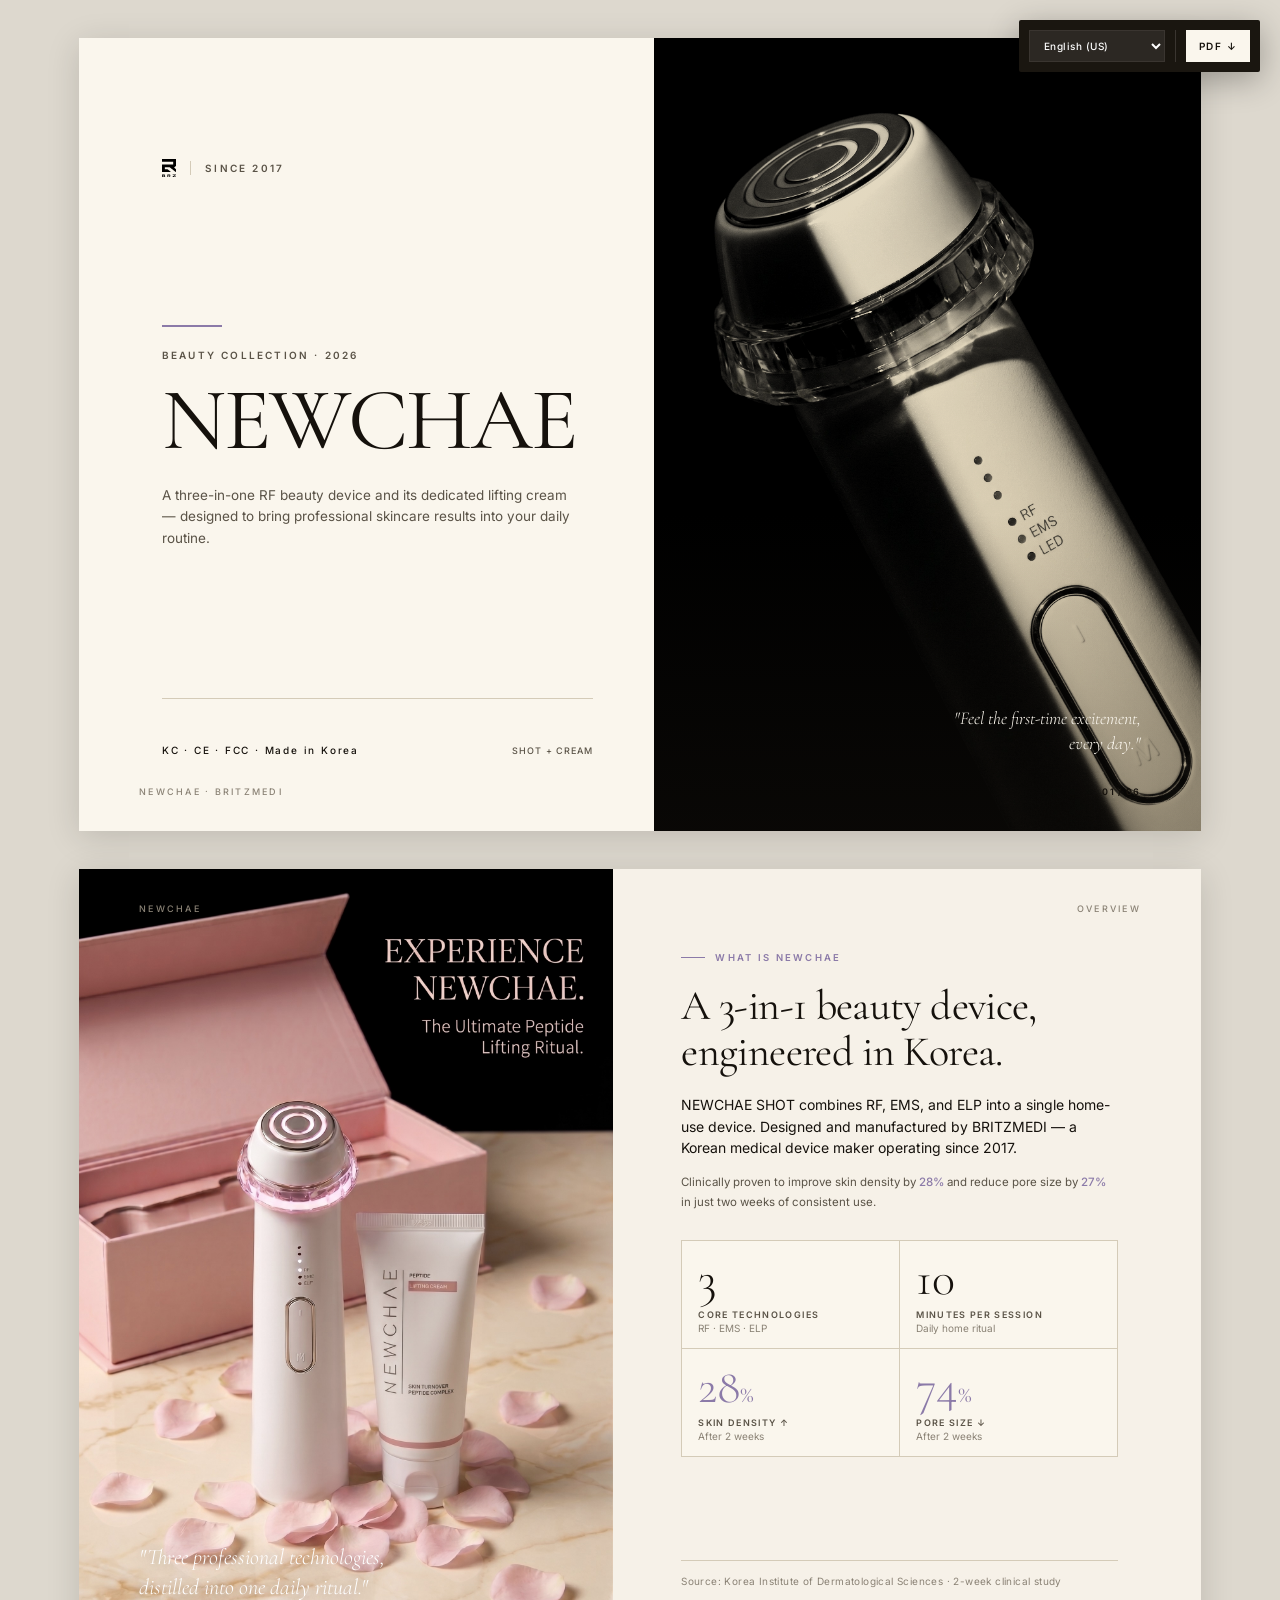
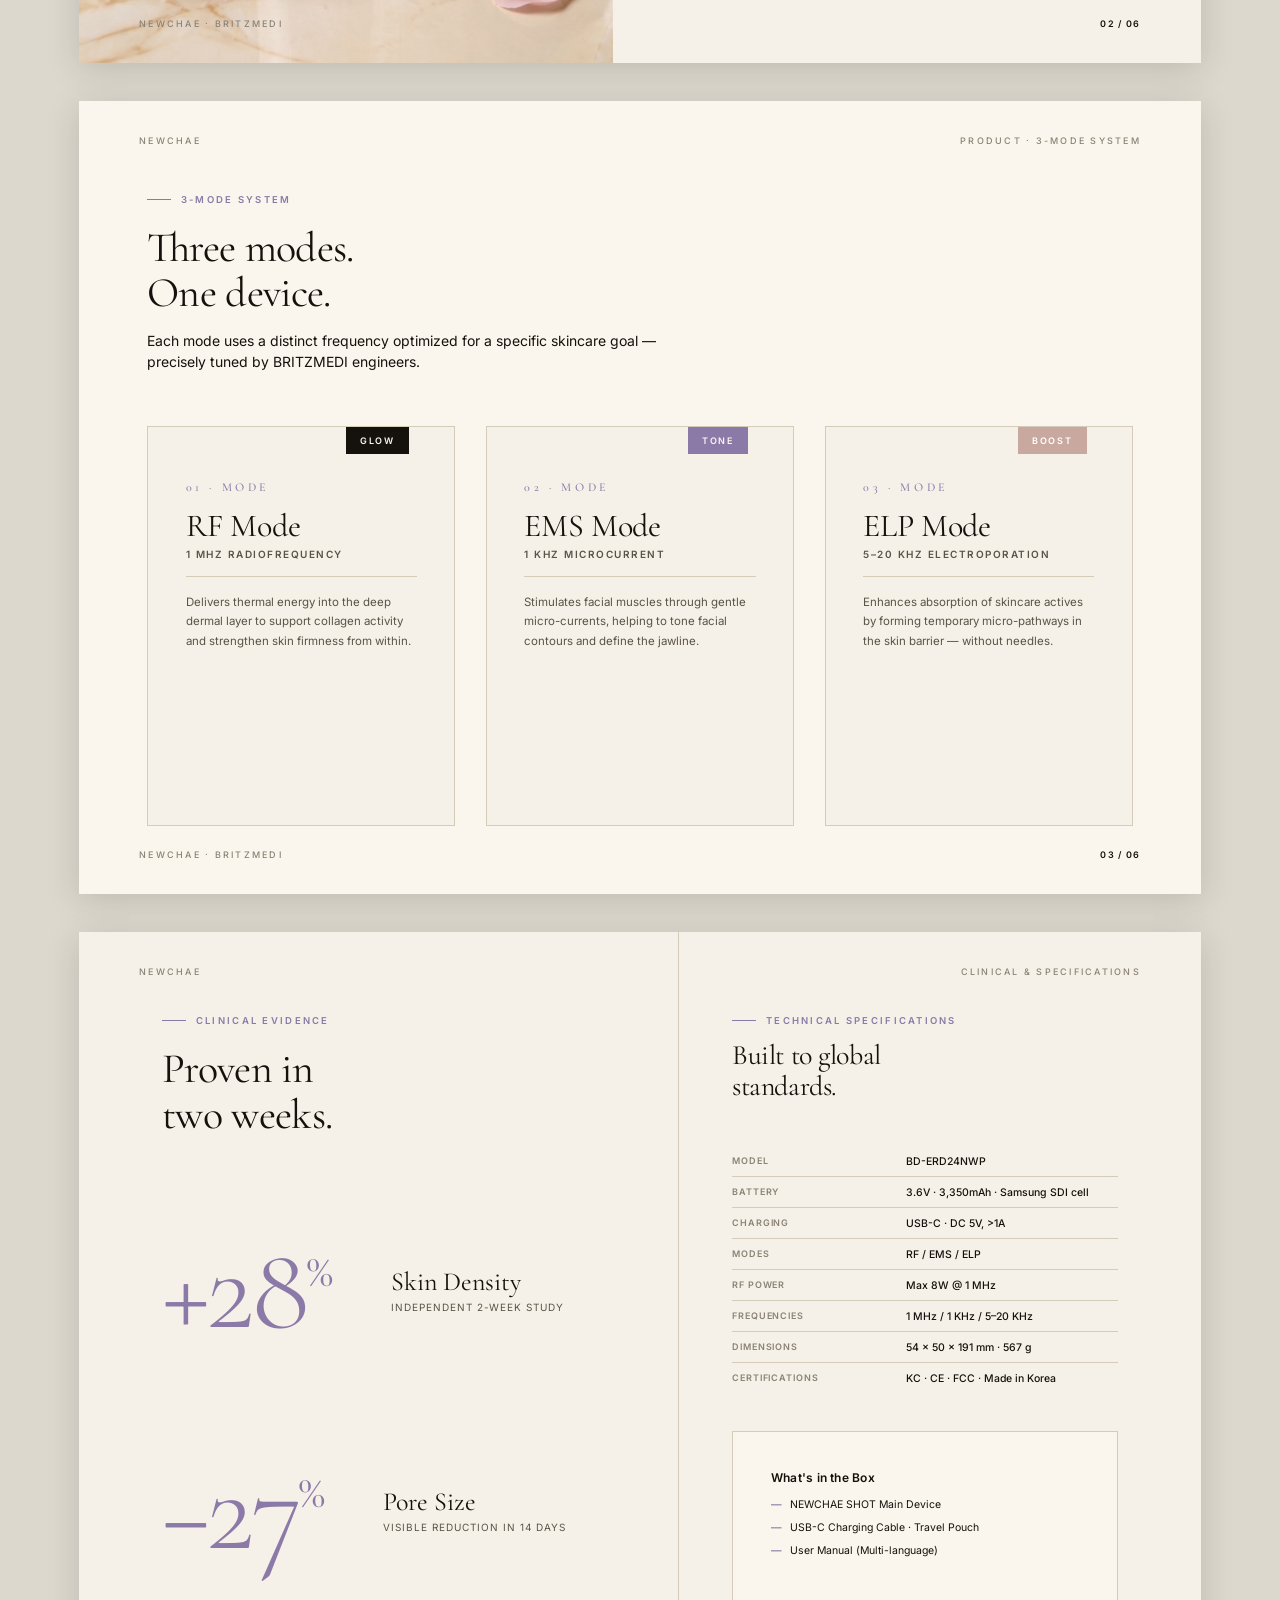
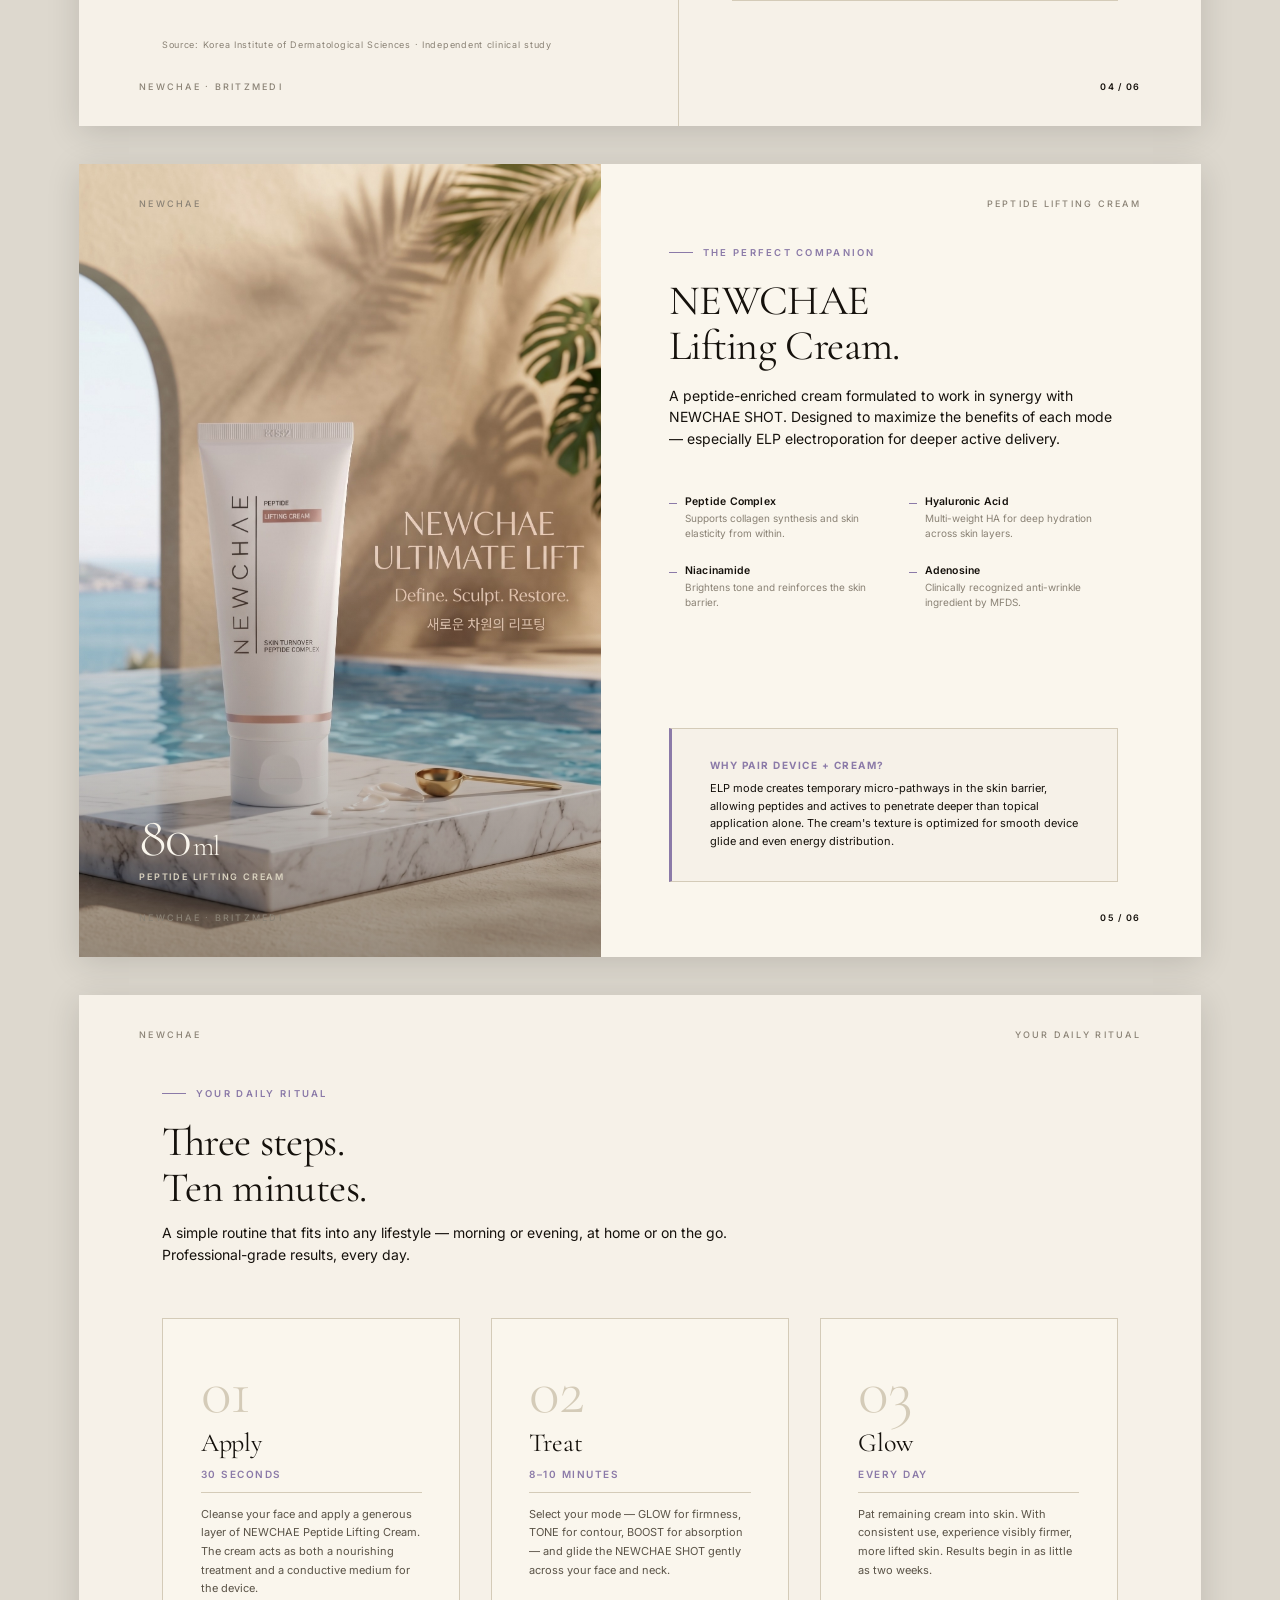
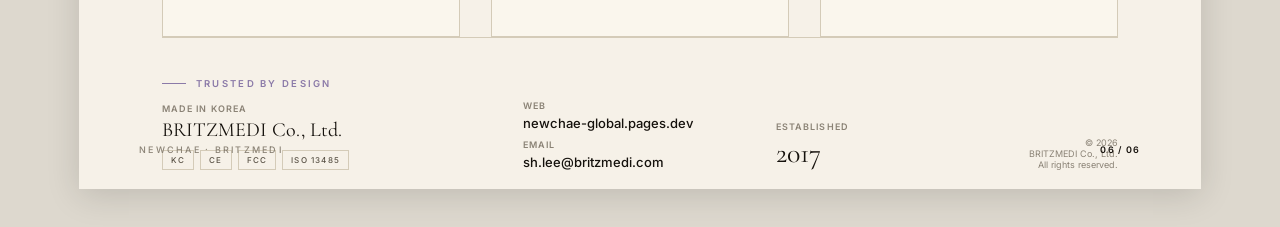
==== commit 207ff605: "fix: correct clinical claim numbers and battery attribution to match actual data Clinical numbers (f" ====
--- a/brochure-consumer.html
+++ b/brochure-consumer.html
@@ -621,7 +621,7 @@
     <div class="eyebrow" data-i18n="p2.eyebrow">What is NEWCHAE</div>
     <h2 data-i18n="p2.h2">A 3-in-1 beauty device,<br>engineered in Korea.</h2>
     <p class="lead intro" data-i18n="p2.lead">NEWCHAE SHOT combines RF, EMS, and ELP into a single home-use device. Designed and manufactured by BRITZMEDI — a Korean medical device maker operating since 2017.</p>
-    <p style="margin-top: 14px; max-width: 120mm;" data-i18n="p2.body">Clinically proven to improve skin density by <strong class="accent">48%</strong> and reduce pore size by <strong class="accent">74%</strong> in just two weeks of consistent use.</p>
+    <p style="margin-top: 14px; max-width: 120mm;" data-i18n="p2.body">Clinically proven to improve skin density by <strong class="accent">28%</strong> and reduce pore size by <strong class="accent">27%</strong> in just two weeks of consistent use.</p>
 
     <div class="stats">
       <div class="stat">
@@ -635,7 +635,7 @@
         <div class="cap" data-i18n="p2.s2c">Daily home ritual</div>
       </div>
       <div class="stat">
-        <div class="num hi">48<span style="font-size: 24px;">%</span></div>
+        <div class="num hi">28<span style="font-size: 24px;">%</span></div>
         <div class="lbl" data-i18n="p2.s3">Skin Density ↑</div>
         <div class="cap" data-i18n="p2.s3c">After 2 weeks</div>
       </div>
@@ -707,14 +707,14 @@
     <h2 data-i18n="p4.h2">Proven in<br>two weeks.</h2>
     <div class="big-stats">
       <div class="big-stat">
-        <div class="value">+48<span class="sup">%</span></div>
+        <div class="value">+28<span class="sup">%</span></div>
         <div class="meta">
           <div class="metric" data-i18n="p4.c1.h">Skin Density</div>
           <div class="desc" data-i18n="p4.c1.d">Independent 2-Week Study</div>
         </div>
       </div>
       <div class="big-stat">
-        <div class="value">−74<span class="sup">%</span></div>
+        <div class="value">−27<span class="sup">%</span></div>
         <div class="meta">
           <div class="metric" data-i18n="p4.c2.h">Pore Size</div>
           <div class="desc" data-i18n="p4.c2.d">Visible Reduction in 14 Days</div>
@@ -728,7 +728,7 @@
     <h2 style="font-size: 28px;" data-i18n="p4.h2b">Built to global<br>standards.</h2>
     <table class="spec-table">
       <tr><td data-i18n="spec.model">Model</td><td>BD-ERD24NWP</td></tr>
-      <tr><td data-i18n="spec.battery">Battery</td><td>3.6V · 3,350mAh · Samsung SDI</td></tr>
+      <tr><td data-i18n="spec.battery">Battery</td><td>3.6V · 3,350mAh · Samsung SDI cell</td></tr>
       <tr><td data-i18n="spec.charging">Charging</td><td>USB-C · DC 5V, &gt;1A</td></tr>
       <tr><td data-i18n="spec.modes">Modes</td><td>RF / EMS / ELP</td></tr>
       <tr><td data-i18n="spec.rfpower">RF Power</td><td>Max 8W @ 1 MHz</td></tr>
@@ -884,7 +884,7 @@
     "p2.overlay": "\"Three professional technologies,<br>distilled into one daily ritual.\"",
     "p2.h2": "A 3-in-1 beauty device,<br>engineered in Korea.",
     "p2.lead": "NEWCHAE SHOT combines RF, EMS, and ELP into a single home-use device. Designed and manufactured by BRITZMEDI — a Korean medical device maker operating since 2017.",
-    "p2.body": "Clinically proven to improve skin density by <strong class=\"accent\">48%</strong> and reduce pore size by <strong class=\"accent\">74%</strong> in just two weeks of consistent use.",
+    "p2.body": "Clinically proven to improve skin density by <strong class=\"accent\">28%</strong> and reduce pore size by <strong class=\\"accent\\">27%</strong> in just two weeks of consistent use.",
     "p2.s1": "Core Technologies",
     "p2.s2": "Minutes per Session", "p2.s2c": "Daily home ritual",
     "p2.s3": "Skin Density ↑", "p2.s3c": "After 2 weeks",
@@ -959,7 +959,7 @@
     "p2.overlay": "\"Three professional technologies,<br>distilled into one daily ritual.\"",
     "p2.h2": "A 3-in-1 beauty device,<br>engineered in Korea.",
     "p2.lead": "NEWCHAE SHOT combines RF, EMS, and ELP into a single home-use device. Designed and manufactured by BRITZMEDI — a Korean medical device company established in 2017.",
-    "p2.body": "Clinically demonstrated to improve skin density by <strong class=\"accent\">48%</strong> and reduce pore size by <strong class=\"accent\">74%</strong> in just a fortnight of consistent use.",
+    "p2.body": "Clinically demonstrated to improve skin density by <strong class=\"accent\">28%</strong> and reduce pore size by <strong class=\\"accent\\">27%</strong> in just a fortnight of consistent use.",
     "p2.s1": "Core Technologies",
     "p2.s2": "Minutes per Session", "p2.s2c": "Daily home ritual",
     "p2.s3": "Skin Density ↑", "p2.s3c": "After 2 weeks",
@@ -1034,7 +1034,7 @@
     "p2.overlay": "\"세 가지 전문 기술을<br>하나의 데일리 루틴으로.\"",
     "p2.h2": "한국에서 설계한<br>3-in-1 뷰티 디바이스.",
     "p2.lead": "뉴채 샷은 RF, EMS, ELP 세 가지 기술을 하나의 홈케어 디바이스에 통합했습니다. 2017년부터 운영되는 한국 의료기기 제조사 브리츠메디가 직접 설계·생산합니다.",
-    "p2.body": "2주간 꾸준히 사용 시 피부 밀도 <strong class=\"accent\">48%</strong> 증가, 모공 크기 <strong class=\"accent\">74%</strong> 감소가 임상적으로 확인되었습니다.",
+    "p2.body": "2주간 꾸준히 사용 시 피부 밀도 <strong class=\"accent\">28%</strong> 증가, 모공 크기 <strong class=\\"accent\\">27%</strong> 감소가 임상적으로 확인되었습니다.",
     "p2.s1": "핵심 기술",
     "p2.s2": "1회 소요 시간", "p2.s2c": "간편한 데일리 루틴",
     "p2.s3": "피부 밀도 ↑", "p2.s3c": "2주 후",
@@ -1109,7 +1109,7 @@
     "p2.overlay": "「3つのプロ技術を<br>毎日のルーティンに。」",
     "p2.h2": "韓国で設計された<br>3-in-1 ビューティデバイス。",
     "p2.lead": "NEWCHAE SHOTはRF・EMS・ELPを1台のホームケアデバイスに統合。2017年より稼働する韓国の医療機器メーカー・ブリッツメディが設計・製造しています。",
-    "p2.body": "2週間の継続使用で、肌密度 <strong class=\"accent\">48%</strong> 向上、毛穴サイズ <strong class=\"accent\">74%</strong> 縮小が臨床的に確認されました。",
+    "p2.body": "2週間の継続使用で、肌密度 <strong class=\"accent\">28%</strong> 向上、毛穴サイズ <strong class=\\"accent\\">27%</strong> 縮小が臨床的に確認されました。",
     "p2.s1": "コア技術",
     "p2.s2": "1回の所要時間", "p2.s2c": "手軽なデイリーケア",
     "p2.s3": "肌密度 ↑", "p2.s3c": "2週間後",
@@ -1184,7 +1184,7 @@
     "p2.overlay": "\"สามเทคโนโลยีมืออาชีพ<br>ในรูทีนรายวัน\"",
     "p2.h2": "อุปกรณ์ความงาม 3-in-1<br>ออกแบบในเกาหลี",
     "p2.lead": "NEWCHAE SHOT รวม RF, EMS และ ELP ไว้ในอุปกรณ์ใช้ที่บ้านเพียงเครื่องเดียว ออกแบบและผลิตโดย BRITZMEDI ผู้ผลิตเครื่องมือแพทย์จากเกาหลีตั้งแต่ปี 2017",
-    "p2.body": "ได้รับการพิสูจน์ทางคลินิกว่าเพิ่มความหนาแน่นของผิว <strong class=\"accent\">48%</strong> และลดขนาดรูขุมขน <strong class=\"accent\">74%</strong> ภายใน 2 สัปดาห์",
+    "p2.body": "ได้รับการพิสูจน์ทางคลินิกว่าเพิ่มความหนาแน่นของผิว <strong class=\"accent\">28%</strong> และลดขนาดรูขุมขน <strong class=\\"accent\\">27%</strong> ภายใน 2 สัปดาห์",
     "p2.s1": "เทคโนโลยีหลัก",
     "p2.s2": "นาทีต่อครั้ง", "p2.s2c": "รูทีนง่าย ๆ ทุกวัน",
     "p2.s3": "ความหนาแน่นผิว ↑", "p2.s3c": "หลัง 2 สัปดาห์",
@@ -1259,7 +1259,7 @@
     "p2.overlay": "\"Ba công nghệ chuyên nghiệp,<br>gói gọn trong nghi thức hằng ngày.\"",
     "p2.h2": "Thiết bị làm đẹp 3-trong-1,<br>thiết kế tại Hàn Quốc.",
     "p2.lead": "NEWCHAE SHOT kết hợp RF, EMS và ELP trong một thiết bị dùng tại nhà duy nhất. Được thiết kế và sản xuất bởi BRITZMEDI — nhà sản xuất thiết bị y tế Hàn Quốc hoạt động từ 2017.",
-    "p2.body": "Được chứng minh lâm sàng giúp tăng mật độ da <strong class=\"accent\">48%</strong> và thu nhỏ lỗ chân lông <strong class=\"accent\">74%</strong> chỉ sau hai tuần sử dụng đều đặn.",
+    "p2.body": "Được chứng minh lâm sàng giúp tăng mật độ da <strong class=\"accent\">28%</strong> và thu nhỏ lỗ chân lông <strong class=\\"accent\\">27%</strong> chỉ sau hai tuần sử dụng đều đặn.",
     "p2.s1": "Công nghệ cốt lõi",
     "p2.s2": "Phút mỗi lần", "p2.s2c": "Quy trình nhanh hằng ngày",
     "p2.s3": "Mật độ da ↑", "p2.s3c": "Sau 2 tuần",
@@ -1332,7 +1332,7 @@
     "p2.overlay": "\"Три профессиональные технологии,<br>воплощённые в одном ежедневном ритуале.\"",
     "p2.h2": "Бьюти-устройство 3-в-1,<br>разработано в Корее.",
     "p2.lead": "NEWCHAE SHOT объединяет RF, EMS и ELP в одном домашнем устройстве. Разработано и произведено компанией BRITZMEDI — корейским производителем медицинского оборудования с 2017 года.",
-    "p2.body": "Клинически доказано: улучшение плотности кожи на <strong class=\"accent\">48%</strong> и уменьшение пор на <strong class=\"accent\">74%</strong> всего за две недели.",
+    "p2.body": "Клинически доказано: улучшение плотности кожи на <strong class=\"accent\">28%</strong> и уменьшение пор на <strong class=\\"accent\\">27%</strong> всего за две недели.",
     "p2.s1": "Ключевые технологии",
     "p2.s2": "Минут за сеанс", "p2.s2c": "Ежедневный ритуал",
     "p2.s3": "Плотность кожи ↑", "p2.s3c": "Через 2 недели",
@@ -1385,7 +1385,7 @@
     "p2.overlay": "\"Trois technologies professionnelles,<br>condensées en un rituel quotidien.\"",
     "p2.h2": "Un appareil de beauté 3-en-1,<br>conçu en Corée.",
     "p2.lead": "NEWCHAE SHOT combine RF, EMS et ELP en un seul appareil domestique. Conçu et fabriqué par BRITZMEDI — fabricant coréen de dispositifs médicaux depuis 2017.",
-    "p2.body": "Cliniquement prouvé : densité cutanée améliorée de <strong class=\"accent\">48%</strong> et pores réduits de <strong class=\"accent\">74%</strong> en deux semaines.",
+    "p2.body": "Cliniquement prouvé : densité cutanée améliorée de <strong class=\"accent\">28%</strong> et pores réduits de <strong class=\\"accent\\">27%</strong> en deux semaines.",
     "p2.s1": "Technologies clés", "p2.s2": "Minutes par séance", "p2.s2c": "Rituel quotidien",
     "p2.s3": "Densité cutanée ↑", "p2.s3c": "Après 2 semaines",
     "p2.s4": "Taille des pores ↓", "p2.s4c": "Après 2 semaines",
@@ -1437,7 +1437,7 @@
     "p2.overlay": "\"三项专业技术，<br>凝练为每日护肤仪式。\"",
     "p2.h2": "三合一美容设备，<br>韩国研发制造。",
     "p2.lead": "NEWCHAE SHOT将RF、EMS和ELP集成于一台家用设备中。由BRITZMEDI设计与制造——一家自2017年运营的韩国医疗器械制造商。",
-    "p2.body": "临床证实：仅两周持续使用，皮肤密度提升<strong class=\"accent\">48%</strong>，毛孔缩小<strong class=\"accent\">74%</strong>。",
+    "p2.body": "临床证实：仅两周持续使用，皮肤密度提升<strong class=\"accent\">28%</strong>，毛孔缩小<strong class=\\"accent\\">27%</strong>。",
     "p2.s1": "核心技术", "p2.s2": "每次分钟", "p2.s2c": "每日居家仪式",
     "p2.s3": "皮肤密度 ↑", "p2.s3c": "2周后",
     "p2.s4": "毛孔大小 ↓", "p2.s4c": "2周后",
@@ -1489,7 +1489,7 @@
     "p2.overlay": "\"Tiga teknologi profesional,<br>disarikan dalam satu ritual harian.\"",
     "p2.h2": "Perangkat kecantikan 3-in-1,<br>dirancang di Korea.",
     "p2.lead": "NEWCHAE SHOT menggabungkan RF, EMS, dan ELP dalam satu perangkat rumahan. Dirancang dan diproduksi oleh BRITZMEDI — produsen perangkat medis Korea sejak 2017.",
-    "p2.body": "Terbukti klinis meningkatkan kepadatan kulit <strong class=\"accent\">48%</strong> dan mengurangi ukuran pori <strong class=\"accent\">74%</strong> hanya dalam dua minggu.",
+    "p2.body": "Terbukti klinis meningkatkan kepadatan kulit <strong class=\"accent\">28%</strong> dan mengurangi ukuran pori <strong class=\\"accent\\">27%</strong> hanya dalam dua minggu.",
     "p2.s1": "Teknologi Inti", "p2.s2": "Menit per Sesi", "p2.s2c": "Ritual harian",
     "p2.s3": "Kepadatan Kulit ↑", "p2.s3c": "Setelah 2 minggu",
     "p2.s4": "Ukuran Pori ↓", "p2.s4c": "Setelah 2 minggu",
@@ -1541,7 +1541,7 @@
     "p2.overlay": "\"Tres tecnologías profesionales,<br>condensadas en un ritual diario.\"",
     "p2.h2": "Un dispositivo de belleza 3 en 1,<br>diseñado en Corea.",
     "p2.lead": "NEWCHAE SHOT combina RF, EMS y ELP en un solo dispositivo doméstico. Diseñado y fabricado por BRITZMEDI — fabricante coreano de dispositivos médicos desde 2017.",
-    "p2.body": "Clínicamente comprobado: mejora la densidad de la piel en un <strong class=\"accent\">48%</strong> y reduce los poros en un <strong class=\"accent\">74%</strong> en solo dos semanas.",
+    "p2.body": "Clínicamente comprobado: mejora la densidad de la piel en un <strong class=\"accent\">28%</strong> y reduce los poros en un <strong class=\\"accent\\">27%</strong> en solo dos semanas.",
     "p2.s1": "Tecnologías clave", "p2.s2": "Minutos por sesión", "p2.s2c": "Ritual diario",
     "p2.s3": "Densidad de piel ↑", "p2.s3c": "Después de 2 semanas",
     "p2.s4": "Tamaño de poros ↓", "p2.s4c": "Después de 2 semanas",
@@ -1593,7 +1593,7 @@
     "p2.overlay": "\"Três tecnologias profissionais,<br>destiladas em um ritual diário.\"",
     "p2.h2": "Um dispositivo de beleza 3 em 1,<br>projetado na Coreia.",
     "p2.lead": "NEWCHAE SHOT combina RF, EMS e ELP em um único dispositivo doméstico. Projetado e fabricado pela BRITZMEDI — fabricante coreano de dispositivos médicos desde 2017.",
-    "p2.body": "Clinicamente comprovado: melhora a densidade da pele em <strong class=\"accent\">48%</strong> e reduz os poros em <strong class=\"accent\">74%</strong> em apenas duas semanas.",
+    "p2.body": "Clinicamente comprovado: melhora a densidade da pele em <strong class=\"accent\">28%</strong> e reduz os poros em <strong class=\\"accent\\">27%</strong> em apenas duas semanas.",
     "p2.s1": "Tecnologias principais", "p2.s2": "Minutos por sessão", "p2.s2c": "Ritual diário",
     "p2.s3": "Densidade da pele ↑", "p2.s3c": "Após 2 semanas",
     "p2.s4": "Tamanho dos poros ↓", "p2.s4c": "Após 2 semanas",
